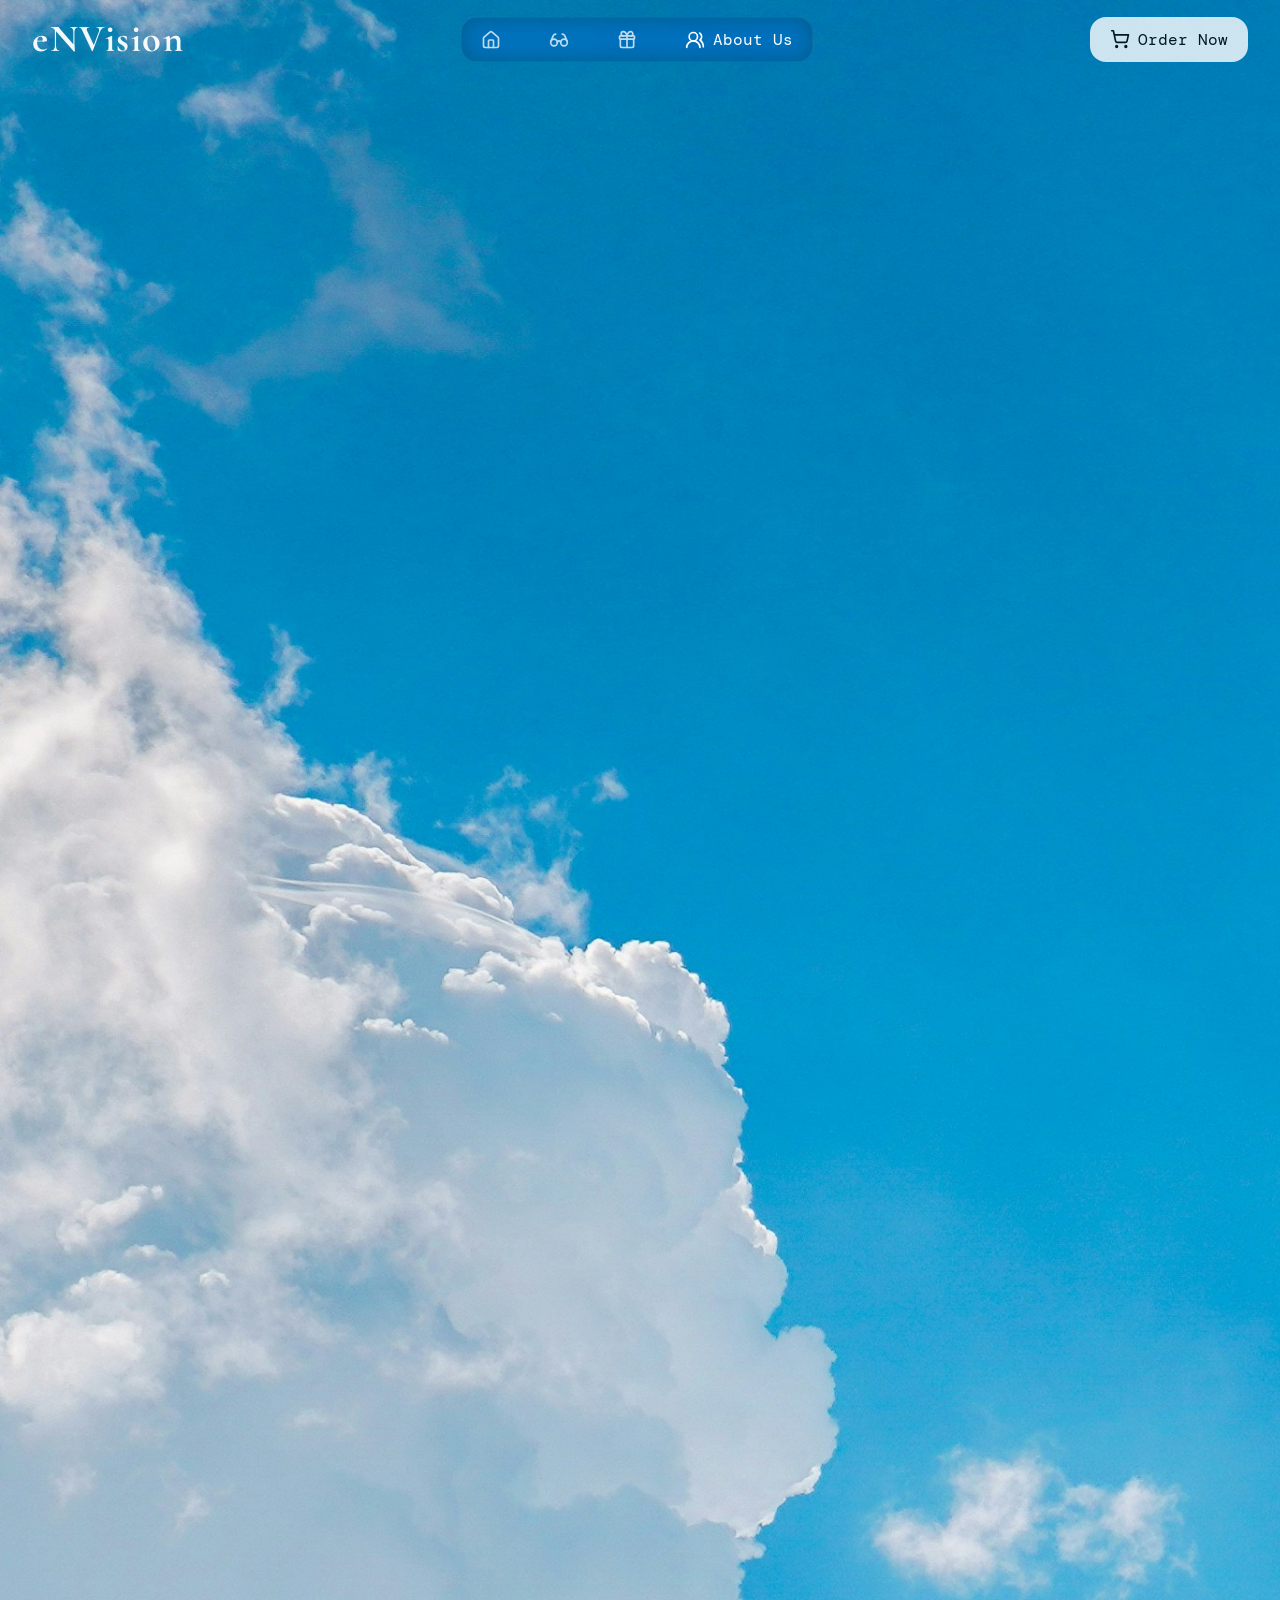
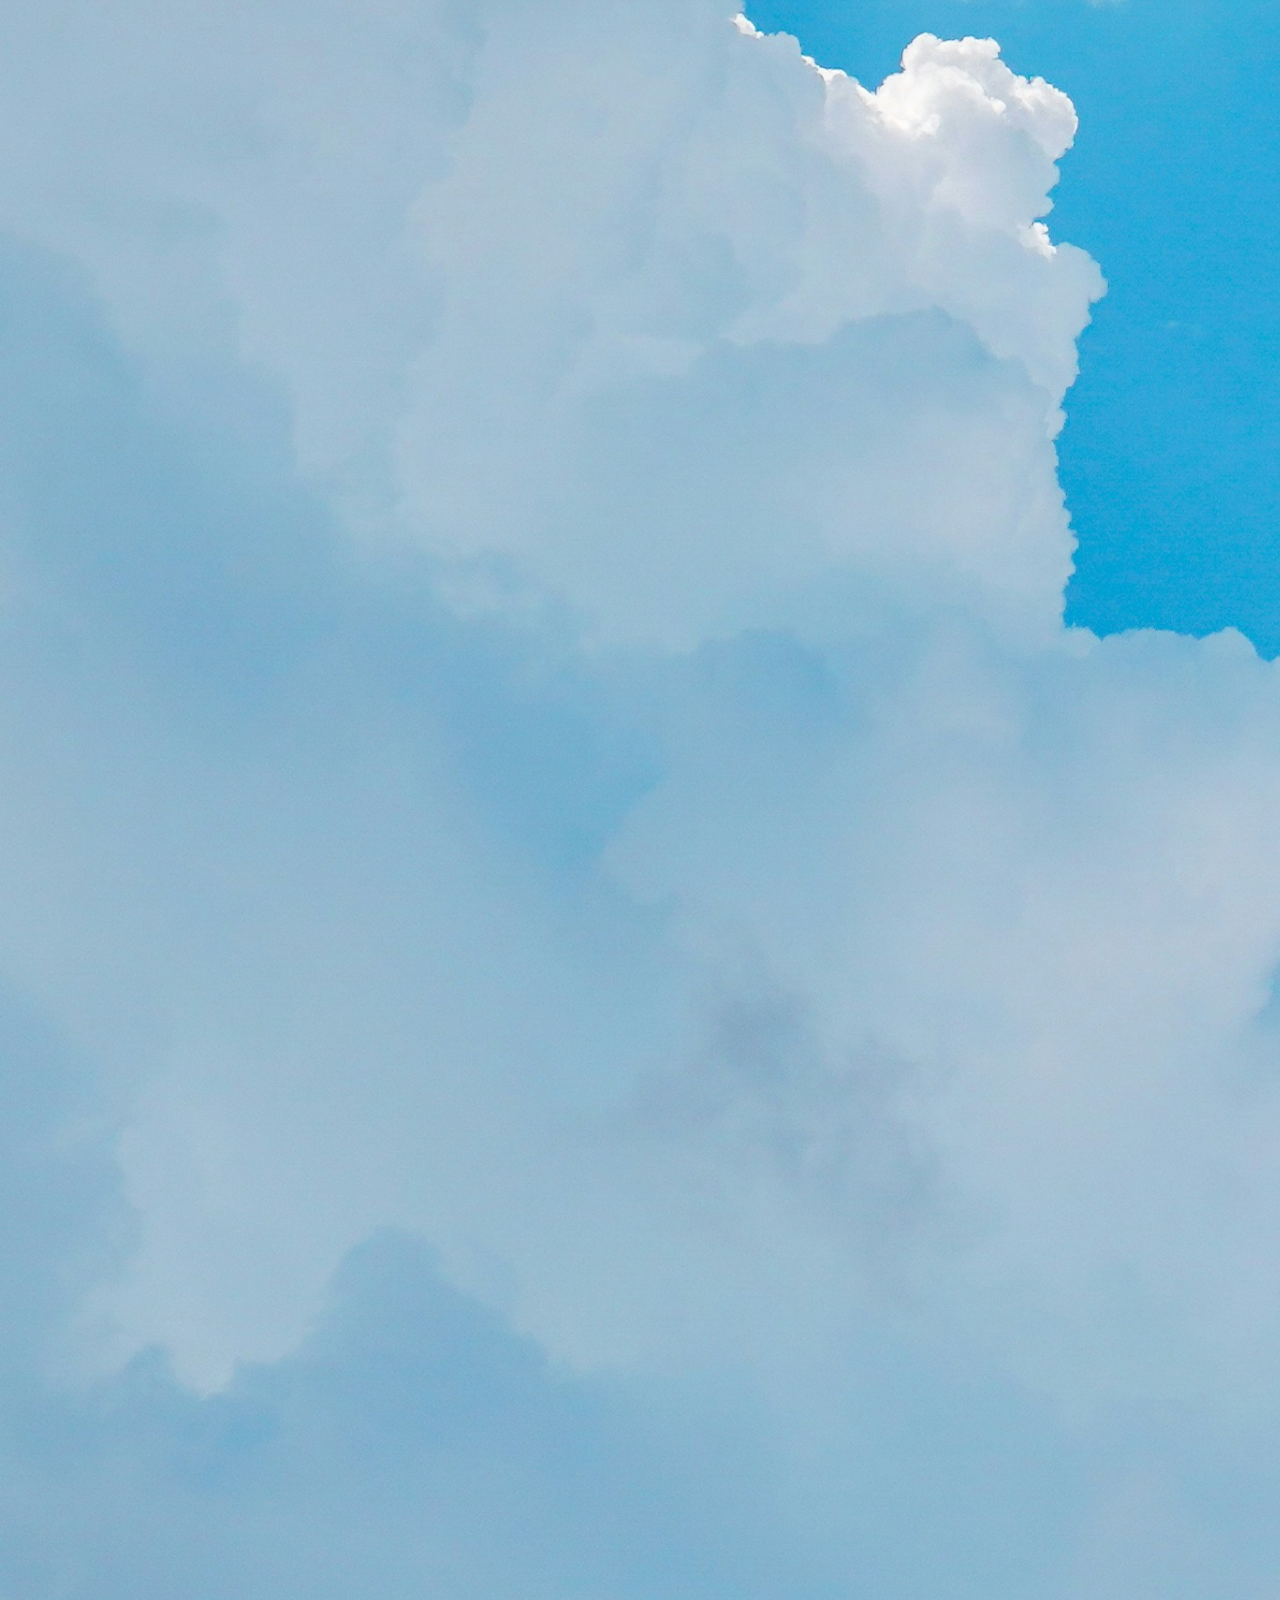
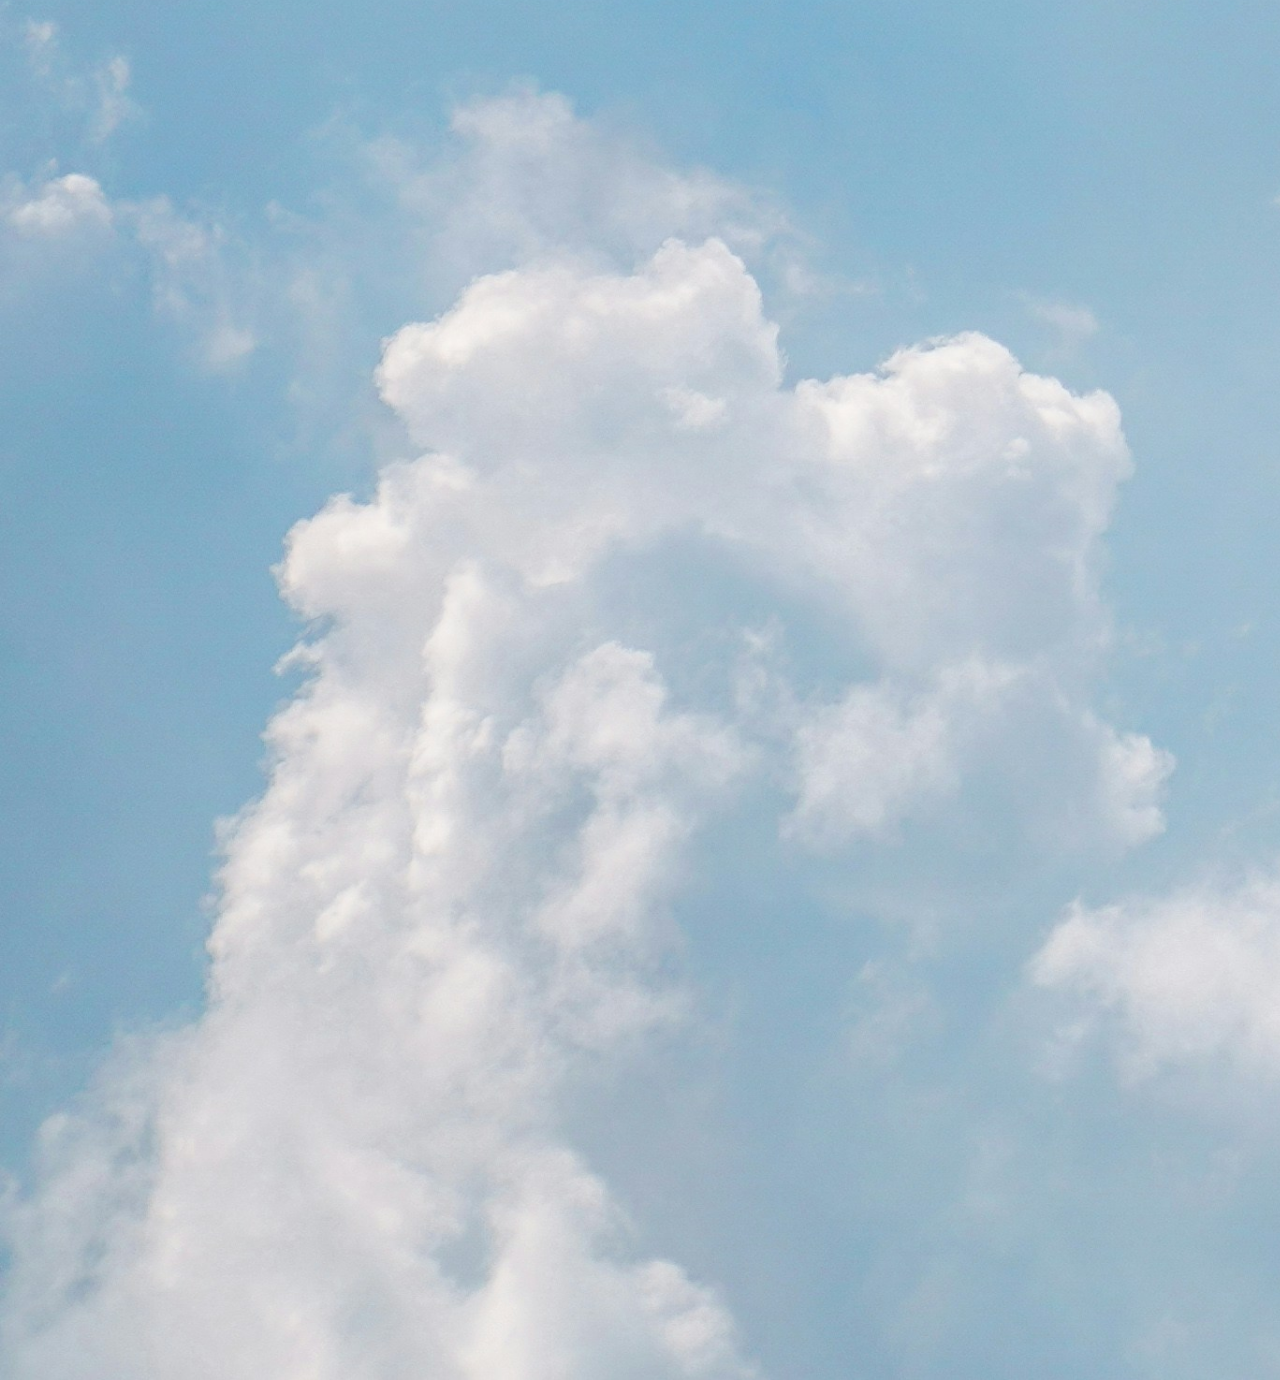
==== pages/about-us.html @ 4a804060 "Finished navbar TODO: implement liquid glass to navbar" ====
<!doctype html>
<html lang="en">
    <head>
        <meta charset="UTF-8" />
        <meta name="viewport" content="width=device-width, initial-scale=1.0" />
        <link rel="preconnect" href="https://fonts.googleapis.com" />
        <link rel="preconnect" href="https://fonts.gstatic.com" crossorigin />
        <link
            href="https://fonts.googleapis.com/css2?family=Cormorant+Garamond:ital,wght@0,300..700;1,300..700&family=DM+Mono:ital,wght@0,300;0,400;0,500;1,300;1,400;1,500&family=Playfair+Display:ital,wght@0,500;1,500&display=swap"
            rel="stylesheet"
        />
        <link rel="stylesheet" href="../css/style.css" />
        <script src="../js/script.js" defer></script>
        <title>eNVision</title>
    </head>
    <body>
        <nav class="nav-bar">
            <div class="brand-logo">eNVision</div>
            <div class="nav-wrapper blur">
                <ul class="nav-links">
                    <li>
                        <a class="nav-item" href="../index.html">
                            <img
                                src="../assets/icons/house.svg"
                                alt="home logo"
                                width="20"
                                height="20"
                            />
                            <span class="nav-label">Home</span>
                        </a>
                    </li>
                    <li>
                        <a class="nav-item" href="products.html">
                            <img
                                src="../assets/icons/glasses.svg"
                                alt="product logo"
                                width="20"
                                height="20"
                            />
                            <span class="nav-label">Products</span>
                        </a>
                    </li>
                    <li>
                        <a class="nav-item" href="rewards.html">
                            <img
                                src="../assets/icons/gift.svg"
                                alt="reward logo"
                                width="20"
                                height="20"
                            />
                            <span class="nav-label">Rewards</span>
                        </a>
                    </li>
                    <li>
                        <a
                            class="nav-item"
                            href="about-us.html"
                            aria-current="page"
                        >
                            <img
                                src="../assets/icons/users-round.svg"
                                alt="about logo"
                                width="20"
                                height="20"
                            />
                            <span class="nav-label">About Us</span>
                        </a>
                    </li>
                </ul>
            </div>
            <a class="nav-cta" href="order.html">
                <img
                    src="../assets/icons/shopping-cart.svg"
                    alt="home logo"
                    width="20"
                    height="20"
                />
                <span class="cta-label">Order Now</span>
            </a>
        </nav>
        <main class="page-scroll"></main>
    </body>
</html>
---- css/style.css ----
html,
body {
    min-height: 100%;
}

body {
    font-family: "DM Mono", monospace;
    font-weight: 400;
    font-style: normal;
    margin: 0;
    overflow-y: auto;
    background-image: url("../assets/images/iccup-xNtwmcRP-gw-unsplash.jpg");
    background-repeat: no-repeat;
    background-attachment: scroll;
    background-size: cover;
}

.page-scroll {
    min-height: 500vh;
    overflow-y: auto;
    padding-top: 5rem;
}

.brand-logo {
    font-family: "Cormorant Garamond";
    font-weight: 700;
    font-size: 2.4rem;
    letter-spacing: 0.04em;
    text-transform: none;
    color: rgba(255, 255, 255, 0.95);
    text-shadow:
        0 2px 12px rgba(255, 255, 255, 0.18),
        0 12px 30px rgba(0, 0, 0, 0.35);
}

.nav-bar {
    position: fixed;
    top: 1rem;
    left: 0;
    right: 0;
    z-index: 1000;
    display: grid;
    align-items: center;
    justify-content: space-between;
    grid-template-columns: auto auto auto;
    padding: 0 2rem 0 2rem;
    color: white;
}

.nav-links {
    list-style-type: none;
    display: flex;
    align-items: center;
    /*gap: 0.25rem;*/
    margin: 0;
    padding: 0;
}

.nav-item,
.nav-cta {
    display: flex;
    align-items: center;
    gap: 0.5rem;
    text-decoration: none;
    color: inherit;
    padding: 0.75rem 1.25rem 0.75rem 1.25rem;
}

.nav-item {
    opacity: 0.75;
}

.nav-label {
    max-width: 0;
    opacity: 0;
    overflow: hidden;
    transform: translateY(2px);
    transition:
        max-width 0.2s ease,
        opacity 0.2s ease,
        transform 0.2s ease;
    white-space: nowrap;
}

.nav-item:hover .nav-label,
.nav-item:focus-visible .nav-label,
.nav-item[aria-current="page"] .nav-label,
.nav-item.is-active .nav-label {
    max-width: 12rem;
    opacity: 1;
    transform: translateY(0);
}

.nav-links img {
    filter: invert(1);
}

.nav-item:hover,
.nav-item:focus-visible,
.nav-item[aria-current="page"],
.nav-item.is-active {
    opacity: 1;
}

.cta-label {
    color: black;
}

.nav-cta {
    background-color: white;
    opacity: 0.8;
    border-radius: 1rem;
    transition:
        transform 0.2s ease,
        box-shadow 0.2s ease,
        opacity 0.2s ease;
}

.nav-cta:hover,
.nav-cta:focus-visible,
.nav-cta[aria-current="page"] {
    /*transform: translateY(px);*/
    opacity: 1;
    box-shadow:
        0 0 0 2px rgba(255, 255, 255, 0.45),
        0 0 18px rgba(255, 255, 255, 0.5),
        0 10px 20px rgba(0, 0, 0, 0.18);
}

.nav-wrapper {
    position: relative;
    border-color: lab(100% 0 0/0.1);
    outline-color: color-mix(in oklab, lab(48.496% 0 0) 50%, transparent);
    width: auto;
    height: auto;
    border-radius: 1rem;
    will-change: backdrop-filter, transform;
    transform: translateZ(0px);
    backface-visibility: hidden;
    perspective: 1000px;
    contain: layout style paint;
    background: rgba(0, 0, 0, 0.25);
    box-shadow: rgba(255, 255, 255, 0.1) 0px 0px 0px 0.5px inset;
}

.nav-effect {
    position: absolute;
    inset: 0;
    filter: url("#glass-distortion");
    overflow: hidden;
}

.blur {
    backdrop-filter: blur(12px) saturate(1.8) brightness(1.1);
    -webkit-backdrop-filter: blur(12px) saturate(1.8) brightness(1.1);
}
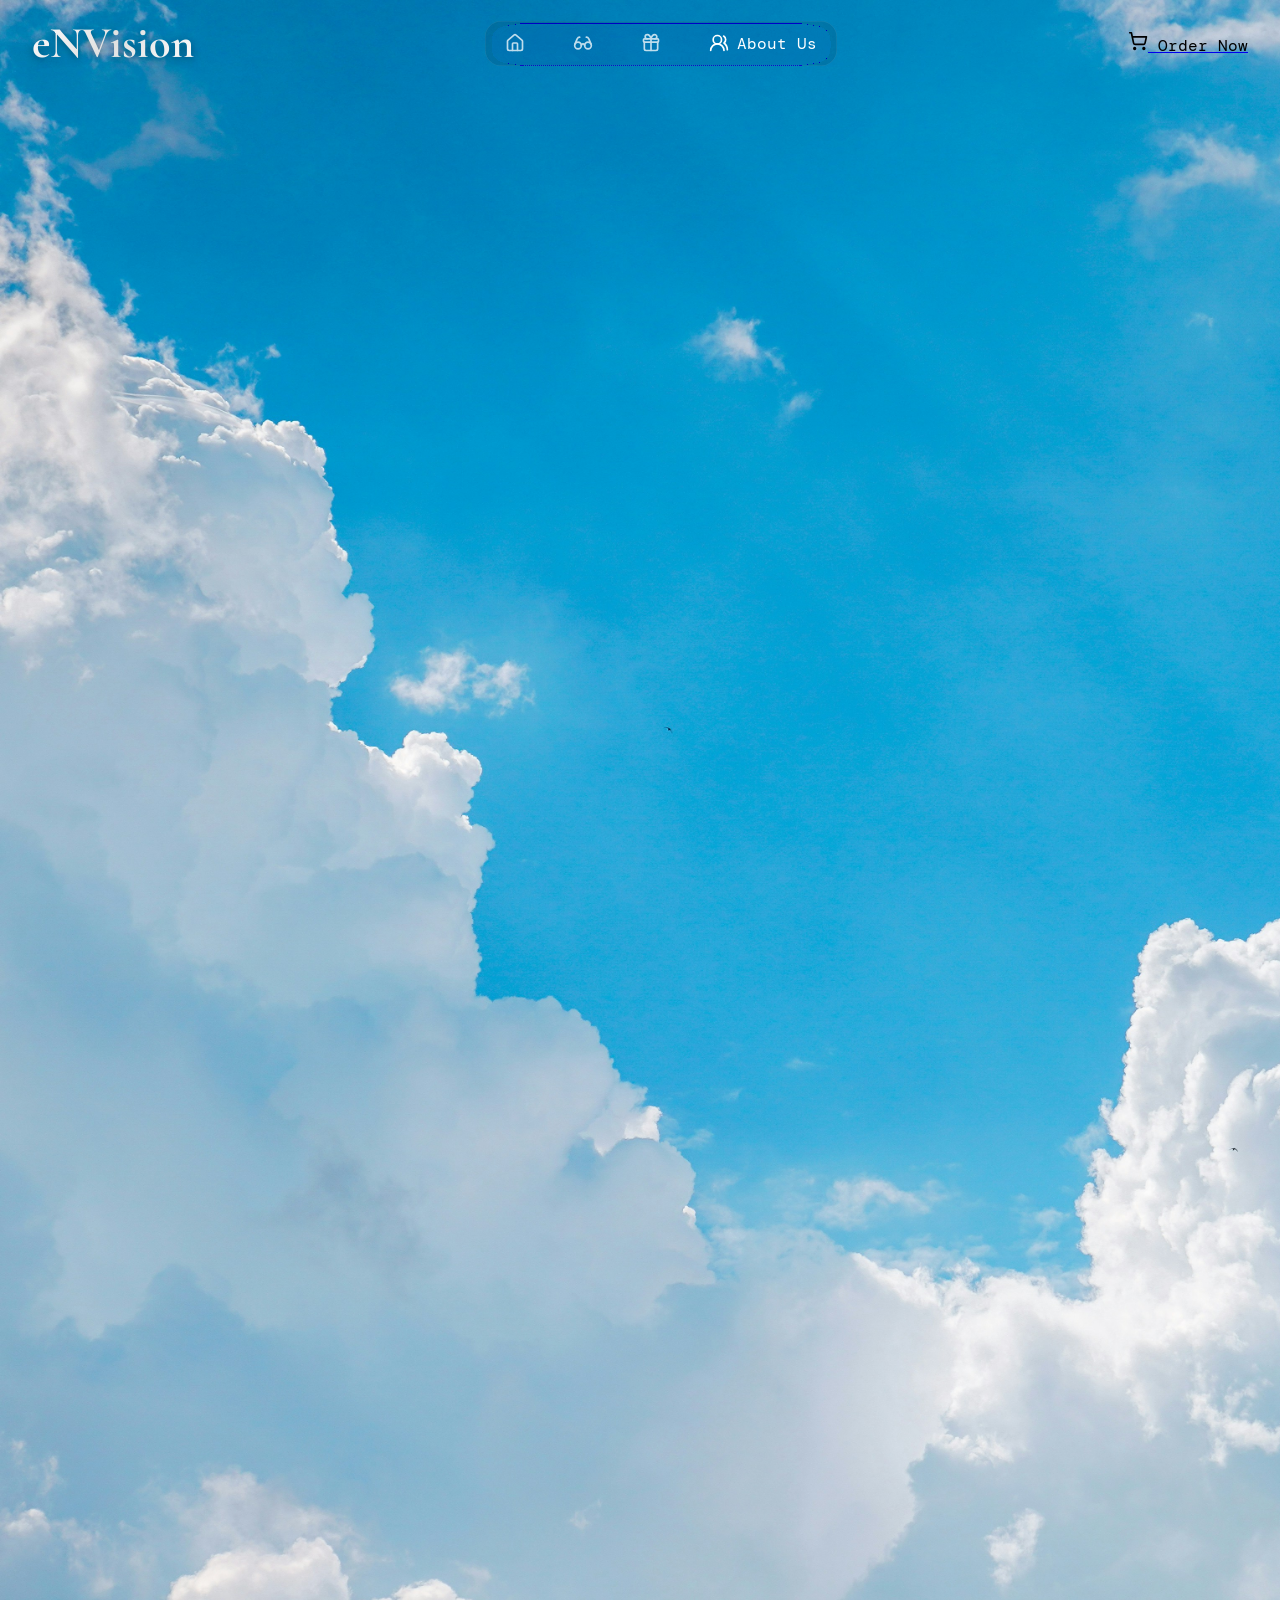
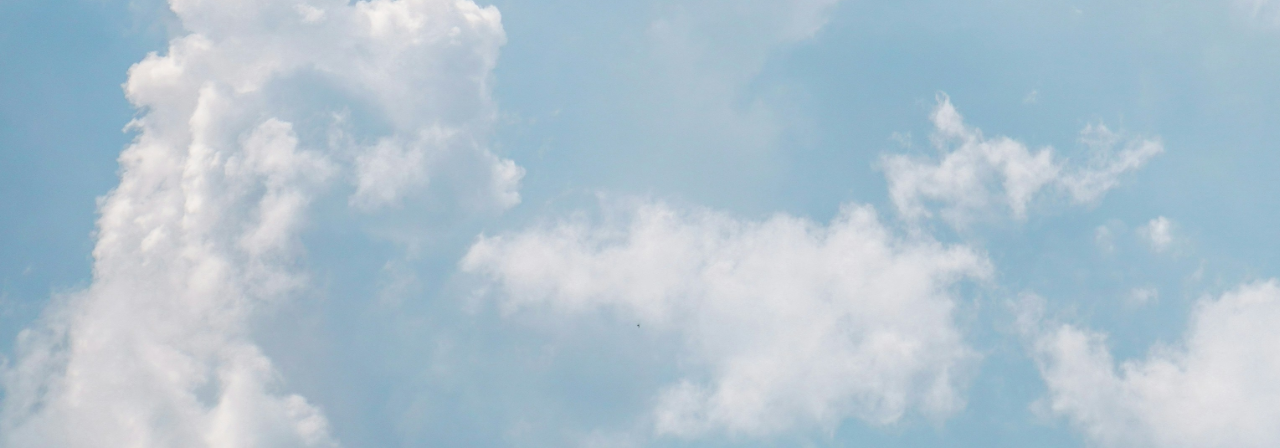
==== commit a1599421: "Implemented liquid glass" ====
--- a/pages/about-us.html
+++ b/pages/about-us.html
@@ -1,83 +1,91 @@
 <!doctype html>
 <html lang="en">
-    <head>
-        <meta charset="UTF-8" />
-        <meta name="viewport" content="width=device-width, initial-scale=1.0" />
-        <link rel="preconnect" href="https://fonts.googleapis.com" />
-        <link rel="preconnect" href="https://fonts.gstatic.com" crossorigin />
-        <link
-            href="https://fonts.googleapis.com/css2?family=Cormorant+Garamond:ital,wght@0,300..700;1,300..700&family=DM+Mono:ital,wght@0,300;0,400;0,500;1,300;1,400;1,500&family=Playfair+Display:ital,wght@0,500;1,500&display=swap"
-            rel="stylesheet"
+  <head>
+    <meta charset="UTF-8" />
+    <meta name="viewport" content="width=device-width, initial-scale=1.0" />
+    <link rel="preconnect" href="https://fonts.googleapis.com" />
+    <link rel="preconnect" href="https://fonts.gstatic.com" crossorigin />
+    <link
+      href="https://fonts.googleapis.com/css2?family=Cormorant+Garamond:ital,wght@0,300..700;1,300..700&family=DM+Mono:ital,wght@0,300;0,400;0,500;1,300;1,400;1,500&family=Playfair+Display:ital,wght@0,500;1,500&display=swap"
+      rel="stylesheet"
+    />
+    <link rel="stylesheet" href="../css/style.css" />
+    <script src="../js/main.js" defer></script>
+    <script src="../js/liquidGlass.js" defer></script>
+    <title>eNVision</title>
+  </head>
+  <body>
+    <div class="bg-image">
+      <img
+        src="../assets/images/iccup-xNtwmcRP-gw-unsplash.jpg"
+        alt=""
+        aria-hidden="true"
+      />
+    </div>
+    <header class="site-header">
+      <div class="brand-logo-container">
+        <span class="brand-logo">eNVision</span>
+      </div>
+      <nav class="nav-container liquid-glass">
+        <div class="nav-content">
+          <ul class="nav-links">
+            <li>
+              <a class="nav-item" href="../index.html">
+                <img
+                  src="../assets/icons/house.svg"
+                  alt="home logo"
+                  width="20"
+                  height="20"
+                />
+                <span class="nav-label">Home</span>
+              </a>
+            </li>
+            <li>
+              <a class="nav-item" href="products.html">
+                <img
+                  src="../assets/icons/glasses.svg"
+                  alt="product logo"
+                  width="20"
+                  height="20"
+                />
+                <span class="nav-label">Products</span>
+              </a>
+            </li>
+            <li>
+              <a class="nav-item" href="rewards.html">
+                <img
+                  src="../assets/icons/gift.svg"
+                  alt="reward logo"
+                  width="20"
+                  height="20"
+                />
+                <span class="nav-label">Rewards</span>
+              </a>
+            </li>
+            <li>
+              <a class="nav-item" href="about-us.html" aria-current="page">
+                <img
+                  src="../assets/icons/users-round.svg"
+                  alt="about logo"
+                  width="20"
+                  height="20"
+                />
+                <span class="nav-label">About Us</span>
+              </a>
+            </li>
+          </ul>
+        </div>
+      </nav>
+      <a class="nav-cta" href="order.html">
+        <img
+          src="../assets/icons/shopping-cart.svg"
+          alt="home logo"
+          width="20"
+          height="20"
         />
-        <link rel="stylesheet" href="../css/style.css" />
-        <script src="../js/script.js" defer></script>
-        <title>eNVision</title>
-    </head>
-    <body>
-        <nav class="nav-bar">
-            <div class="brand-logo">eNVision</div>
-            <div class="nav-wrapper blur">
-                <ul class="nav-links">
-                    <li>
-                        <a class="nav-item" href="../index.html">
-                            <img
-                                src="../assets/icons/house.svg"
-                                alt="home logo"
-                                width="20"
-                                height="20"
-                            />
-                            <span class="nav-label">Home</span>
-                        </a>
-                    </li>
-                    <li>
-                        <a class="nav-item" href="products.html">
-                            <img
-                                src="../assets/icons/glasses.svg"
-                                alt="product logo"
-                                width="20"
-                                height="20"
-                            />
-                            <span class="nav-label">Products</span>
-                        </a>
-                    </li>
-                    <li>
-                        <a class="nav-item" href="rewards.html">
-                            <img
-                                src="../assets/icons/gift.svg"
-                                alt="reward logo"
-                                width="20"
-                                height="20"
-                            />
-                            <span class="nav-label">Rewards</span>
-                        </a>
-                    </li>
-                    <li>
-                        <a
-                            class="nav-item"
-                            href="about-us.html"
-                            aria-current="page"
-                        >
-                            <img
-                                src="../assets/icons/users-round.svg"
-                                alt="about logo"
-                                width="20"
-                                height="20"
-                            />
-                            <span class="nav-label">About Us</span>
-                        </a>
-                    </li>
-                </ul>
-            </div>
-            <a class="nav-cta" href="order.html">
-                <img
-                    src="../assets/icons/shopping-cart.svg"
-                    alt="home logo"
-                    width="20"
-                    height="20"
-                />
-                <span class="cta-label">Order Now</span>
-            </a>
-        </nav>
-        <main class="page-scroll"></main>
-    </body>
+        <span class="cta-label">Order Now</span>
+      </a>
+    </header>
+    <main class="page-scroll"></main>
+  </body>
 </html>
--- a/css/style.css
+++ b/css/style.css
@@ -8,32 +8,43 @@
     font-weight: 400;
     font-style: normal;
     margin: 0;
-    overflow-y: auto;
-    background-image: url("../assets/images/iccup-xNtwmcRP-gw-unsplash.jpg");
-    background-repeat: no-repeat;
-    background-attachment: scroll;
-    background-size: cover;
+    overflow-x: hidden;
 }
 
-.page-scroll {
-    min-height: 500vh;
-    overflow-y: auto;
-    padding-top: 5rem;
+.bg-image {
+    position: absolute;
+    top: 0;
+    left: 0;
+    width: 100%;
+    z-index: -999;
+}
+
+.bg-image img {
+    width: 120%;
+    height: auto;
+    display: block;
+}
+
+.brand-logo-container {
+    display: flex;
+    align-items: center;
 }
 
 .brand-logo {
-    font-family: "Cormorant Garamond";
+    font-family: "Cormorant Garamond", serif;
+    font-size: 2.75rem;
     font-weight: 700;
-    font-size: 2.4rem;
-    letter-spacing: 0.04em;
-    text-transform: none;
-    color: rgba(255, 255, 255, 0.95);
-    text-shadow:
-        0 2px 12px rgba(255, 255, 255, 0.18),
-        0 12px 30px rgba(0, 0, 0, 0.35);
+
+    /* Create a subtle silver/white gradient */
+    background: linear-gradient(135deg, #ffffff 0%, #e0e0e0 50%, #ffffff 100%);
+    -webkit-background-clip: text;
+    -webkit-text-fill-color: transparent;
+
+    /* Add a tight, bright shadow to simulate an etched bevel */
+    filter: drop-shadow(0px 2px 4px rgba(0, 0, 0, 0.4));
 }
 
-.nav-bar {
+.site-header {
     position: fixed;
     top: 1rem;
     left: 0;
@@ -43,8 +54,7 @@
     align-items: center;
     justify-content: space-between;
     grid-template-columns: auto auto auto;
-    padding: 0 2rem 0 2rem;
-    color: white;
+    padding: 0 2rem;
 }
 
 .nav-links {
@@ -57,13 +67,13 @@
 }
 
 .nav-item,
-.nav-cta {
+.cta {
     display: flex;
     align-items: center;
     gap: 0.5rem;
     text-decoration: none;
     color: inherit;
-    padding: 0.75rem 1.25rem 0.75rem 1.25rem;
+    padding: 0.75rem 1.25rem;
 }
 
 .nav-item {
@@ -80,6 +90,7 @@
         opacity 0.2s ease,
         transform 0.2s ease;
     white-space: nowrap;
+    color: white;
 }
 
 .nav-item:hover .nav-label,
@@ -106,7 +117,7 @@
     color: black;
 }
 
-.nav-cta {
+.cta {
     background-color: white;
     opacity: 0.8;
     border-radius: 1rem;
@@ -116,9 +127,9 @@
         opacity 0.2s ease;
 }
 
-.nav-cta:hover,
-.nav-cta:focus-visible,
-.nav-cta[aria-current="page"] {
+.cta:hover,
+.cta:focus-visible,
+.cta[aria-current="page"] {
     /*transform: translateY(px);*/
     opacity: 1;
     box-shadow:
@@ -127,30 +138,31 @@
         0 10px 20px rgba(0, 0, 0, 0.18);
 }
 
-.nav-wrapper {
+.nav-container {
     position: relative;
+    width: auto;
+    height: auto;
+
     border-color: lab(100% 0 0/0.1);
     outline-color: color-mix(in oklab, lab(48.496% 0 0) 50%, transparent);
-    width: auto;
-    height: auto;
+    background: rgba(0, 0, 0, 0.1);
+    box-shadow: rgba(255, 255, 255, 0.1) 0px 0px 0px 0.5px inset;
+
     border-radius: 1rem;
-    will-change: backdrop-filter, transform;
-    transform: translateZ(0px);
-    backface-visibility: hidden;
-    perspective: 1000px;
-    contain: layout style paint;
-    background: rgba(0, 0, 0, 0.25);
-    box-shadow: rgba(255, 255, 255, 0.1) 0px 0px 0px 0.5px inset;
 }
 
-.nav-effect {
-    position: absolute;
-    inset: 0;
-    filter: url("#glass-distortion");
-    overflow: hidden;
+.nav-content {
+    position: relative;
+    z-index: 3;
 }
 
-.blur {
-    backdrop-filter: blur(12px) saturate(1.8) brightness(1.1);
-    -webkit-backdrop-filter: blur(12px) saturate(1.8) brightness(1.1);
+.liquid-glass {
+    position: relative;
+
+    /* blur fallback buat firefox */
+    backdrop-filter: blur(16px);
+    -webkit-backdrop-filter: blur(16px);
+
+    overflow: hidden;
+    transform: translateZ(0px);
 }
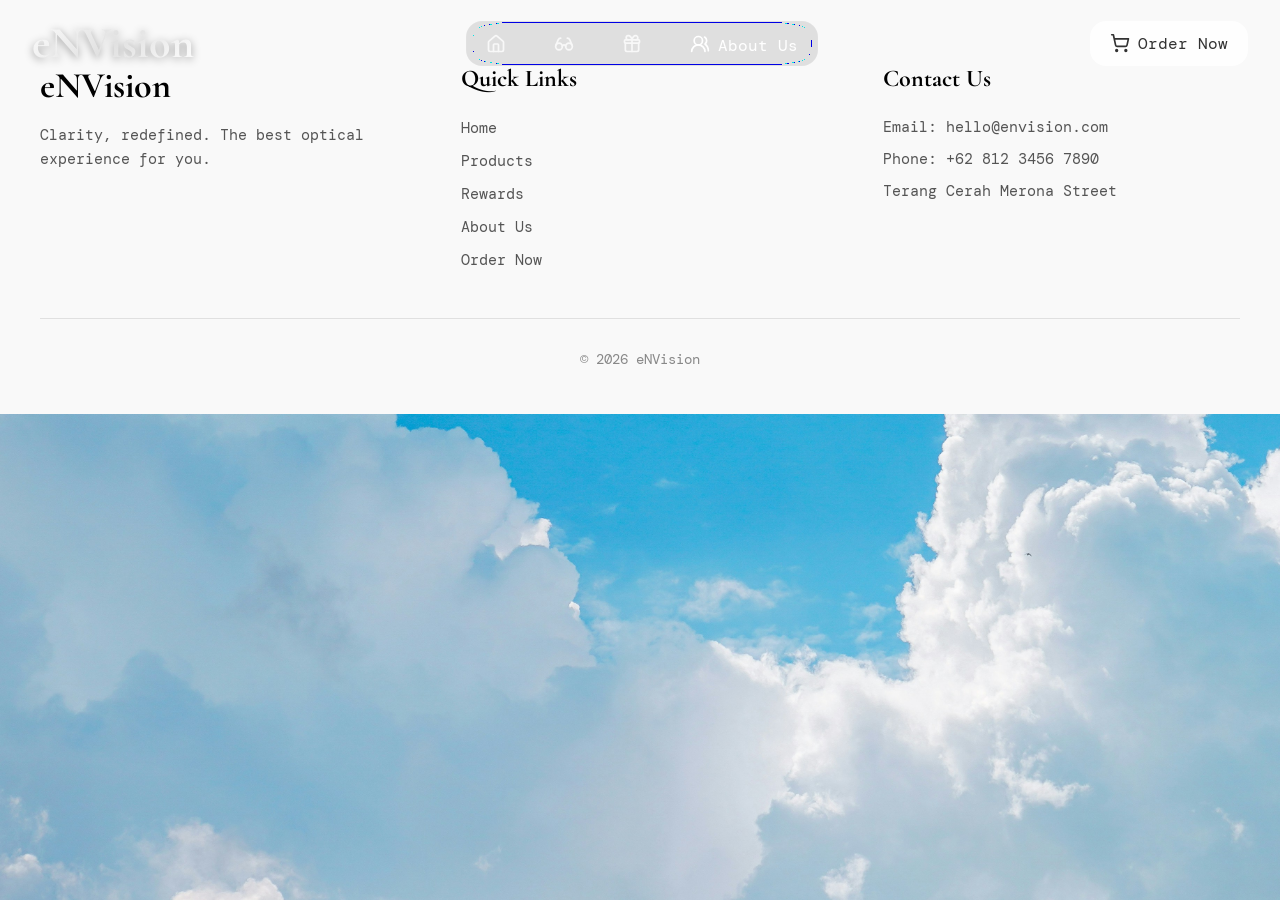
==== commit 9183e152: "Finished Product Page also seperated liquid glass and blur's styling" ====
--- a/pages/about-us.html
+++ b/pages/about-us.html
@@ -1,91 +1,119 @@
 <!doctype html>
 <html lang="en">
-  <head>
-    <meta charset="UTF-8" />
-    <meta name="viewport" content="width=device-width, initial-scale=1.0" />
-    <link rel="preconnect" href="https://fonts.googleapis.com" />
-    <link rel="preconnect" href="https://fonts.gstatic.com" crossorigin />
-    <link
-      href="https://fonts.googleapis.com/css2?family=Cormorant+Garamond:ital,wght@0,300..700;1,300..700&family=DM+Mono:ital,wght@0,300;0,400;0,500;1,300;1,400;1,500&family=Playfair+Display:ital,wght@0,500;1,500&display=swap"
-      rel="stylesheet"
-    />
-    <link rel="stylesheet" href="../css/style.css" />
-    <script src="../js/main.js" defer></script>
-    <script src="../js/liquidGlass.js" defer></script>
-    <title>eNVision</title>
-  </head>
-  <body>
-    <div class="bg-image">
-      <img
-        src="../assets/images/iccup-xNtwmcRP-gw-unsplash.jpg"
-        alt=""
-        aria-hidden="true"
-      />
-    </div>
-    <header class="site-header">
-      <div class="brand-logo-container">
-        <span class="brand-logo">eNVision</span>
-      </div>
-      <nav class="nav-container liquid-glass">
-        <div class="nav-content">
-          <ul class="nav-links">
-            <li>
-              <a class="nav-item" href="../index.html">
-                <img
-                  src="../assets/icons/house.svg"
-                  alt="home logo"
-                  width="20"
-                  height="20"
-                />
-                <span class="nav-label">Home</span>
-              </a>
-            </li>
-            <li>
-              <a class="nav-item" href="products.html">
-                <img
-                  src="../assets/icons/glasses.svg"
-                  alt="product logo"
-                  width="20"
-                  height="20"
-                />
-                <span class="nav-label">Products</span>
-              </a>
-            </li>
-            <li>
-              <a class="nav-item" href="rewards.html">
-                <img
-                  src="../assets/icons/gift.svg"
-                  alt="reward logo"
-                  width="20"
-                  height="20"
-                />
-                <span class="nav-label">Rewards</span>
-              </a>
-            </li>
-            <li>
-              <a class="nav-item" href="about-us.html" aria-current="page">
-                <img
-                  src="../assets/icons/users-round.svg"
-                  alt="about logo"
-                  width="20"
-                  height="20"
-                />
-                <span class="nav-label">About Us</span>
-              </a>
-            </li>
-          </ul>
-        </div>
-      </nav>
-      <a class="nav-cta" href="order.html">
-        <img
-          src="../assets/icons/shopping-cart.svg"
-          alt="home logo"
-          width="20"
-          height="20"
+    <head>
+        <meta charset="UTF-8" />
+        <meta name="viewport" content="width=device-width, initial-scale=1.0" />
+        <link rel="preconnect" href="https://fonts.googleapis.com" />
+        <link rel="preconnect" href="https://fonts.gstatic.com" crossorigin />
+        <link
+            href="https://fonts.googleapis.com/css2?family=Cormorant+Garamond:ital,wght@0,300..700;1,300..700&family=DM+Mono:ital,wght@0,300;0,400;0,500;1,300;1,400;1,500&family=Playfair+Display:ital,wght@0,500;1,500&display=swap"
+            rel="stylesheet"
         />
-        <span class="cta-label">Order Now</span>
-      </a>
-    </header>
-    <main class="page-scroll"></main>
-  </body>
-</html>
+        <link rel="stylesheet" href="../css/style.css" />
+        <script src="../js/main.js" defer></script>
+        <script src="../js/liquidGlass.js" defer></script>
+        <title>eNVision - About Us</title>
+    </head>
+    <body>
+        <header class="site-header">
+            <div class="brand-logo-container">
+                <span class="brand-logo">eNVision</span>
+            </div>
+            <nav class="nav-container liquid-glass">
+                <div class="nav-content">
+                    <ul class="nav-links">
+                        <li>
+                            <a class="nav-item" href="../index.html">
+                                <img
+                                    src="../assets/icons/house.svg"
+                                    alt="home logo"
+                                    width="20"
+                                    height="20"
+                                />
+                                <span class="nav-label">Home</span>
+                            </a>
+                        </li>
+                        <li>
+                            <a class="nav-item" href="products.html">
+                                <img
+                                    src="../assets/icons/glasses.svg"
+                                    alt="product logo"
+                                    width="20"
+                                    height="20"
+                                />
+                                <span class="nav-label">Products</span>
+                            </a>
+                        </li>
+                        <li>
+                            <a class="nav-item" href="rewards.html">
+                                <img
+                                    src="../assets/icons/gift.svg"
+                                    alt="reward logo"
+                                    width="20"
+                                    height="20"
+                                />
+                                <span class="nav-label">Rewards</span>
+                            </a>
+                        </li>
+                        <li>
+                            <a class="nav-item" href="about-us.html" aria-current="page">
+                                <img
+                                    src="../assets/icons/users-round.svg"
+                                    alt="about logo"
+                                    width="20"
+                                    height="20"
+                                />
+                                <span class="nav-label">About Us</span>
+                            </a>
+                        </li>
+                    </ul>
+                </div>
+            </nav>
+            <div class="cta-container">
+                <a class="cta" href="order.html">
+                    <img
+                        src="../assets/icons/shopping-cart.svg"
+                        alt="home logo"
+                        width="20"
+                        height="20"
+                    />
+                    <span class="cta-label">Order Now</span>
+                </a>
+            </div>
+        </header>
+
+        <main class="site-content">
+            <div class="bg-image"></div>
+        </main>
+
+        <footer class="site-footer">
+            <div class="footer-content">
+                <div class="footer-brand">
+                    <span class="footer-logo">eNVision</span>
+                    <p>
+                        Clarity, redefined. The best optical experience for you.
+                    </p>
+                </div>
+                <div class="footer-links">
+                    <h4>Quick Links</h4>
+                    <ul>
+                        <li><a href="../index.html">Home</a></li>
+                        <li><a href="products.html">Products</a></li>
+                        <li><a href="rewards.html">Rewards</a></li>
+                        <li><a href="about-us.html">About Us</a></li>
+                        <li><a href="order.html">Order Now</a></li>
+                    </ul>
+                </div>
+                <div class="footer-contact">
+                    <h4>Contact Us</h4>
+                    <p>Email: hello@envision.com</p>
+                    <p>Phone: +62 812 3456 7890</p>
+                    <p>Terang Cerah Merona Street</p>
+                </div>
+            </div>
+            <div class="footer-bottom">
+                <p>&copy; 2026 eNVision</p>
+            </div>
+        </footer>
+    </body>
+</html>
--- a/css/style.css
+++ b/css/style.css
@@ -15,14 +15,13 @@
     position: absolute;
     top: 0;
     left: 0;
+    background-image: url("../assets/images/bg-image.jpg");
+    background-position: center;
+    background-size: cover;
     width: 100%;
+    height: 100%;
+    overflow: hidden;
     z-index: -999;
-}
-
-.bg-image img {
-    width: 120%;
-    height: auto;
-    display: block;
 }
 
 .brand-logo-container {
@@ -35,12 +34,9 @@
     font-size: 2.75rem;
     font-weight: 700;
 
-    /* Create a subtle silver/white gradient */
     background: linear-gradient(135deg, #ffffff 0%, #e0e0e0 50%, #ffffff 100%);
     -webkit-background-clip: text;
     -webkit-text-fill-color: transparent;
-
-    /* Add a tight, bright shadow to simulate an etched bevel */
     filter: drop-shadow(0px 2px 4px rgba(0, 0, 0, 0.4));
 }
 
@@ -99,7 +95,7 @@
 .nav-item.is-active .nav-label {
     max-width: 12rem;
     opacity: 1;
-    transform: translateY(0);
+    /*transform: translateY(0);*/
 }
 
 .nav-links img {
@@ -156,13 +152,559 @@
     z-index: 3;
 }
 
-.liquid-glass {
-    position: relative;
-
-    /* blur fallback buat firefox */
+.blur {
+    position: relative;
+
+    /* firefox y u no support svg backdrop laa */
     backdrop-filter: blur(16px);
     -webkit-backdrop-filter: blur(16px);
 
     overflow: hidden;
-    transform: translateZ(0px);
-}
+}
+
+.liquid-glass {
+    position: relative;
+
+    overflow: hidden;
+    transform: translate3d(0, 0, 0);
+    will-change: transform, backdrop-filter;
+    backface-visibility: hidden;
+}
+
+.hero-section {
+    position: relative;
+    width: 100%;
+    min-height: 100vh;
+    display: flex;
+    align-items: center;
+    justify-content: center;
+    text-align: center;
+    padding: 0;
+}
+
+.hero-content {
+    max-width: 800px;
+    z-index: 10;
+    animation: fadeIn 1s ease-out forwards;
+}
+
+@keyframes fadeIn {
+    from {
+        opacity: 0;
+        transform: translateY(20px);
+    }
+    to {
+        opacity: 1;
+        transform: translateY(0);
+    }
+}
+
+.hero-title {
+    font-family: "Playfair Display";
+    font-size: 5.5rem;
+    line-height: 1.1;
+    margin: 0 0 1.5rem 0;
+    font-weight: 100;
+    color: white;
+    text-shadow: 0 4px 20px rgba(0, 0, 0, 0.4);
+}
+
+.hero-subtitle {
+    font-size: 1.5rem;
+    line-height: 1.6;
+    color: rgba(255, 255, 255, 0.9);
+    margin: 0 0 2.5rem 0;
+    font-weight: 300;
+    text-shadow: 0 2px 10px rgba(0, 0, 0, 0.5);
+}
+
+.hero-btn {
+    display: inline-block;
+    background: white;
+    color: black;
+    text-decoration: none;
+    padding: 1rem 2.5rem;
+    border-radius: 1rem;
+    font-weight: 500;
+    font-size: 1rem;
+    opacity: 0.9;
+    text-transform: uppercase;
+    letter-spacing: 0.1em;
+    transition:
+        transform 0.3s ease,
+        box-shadow 0.3s ease,
+        opacity 0.3s ease;
+}
+
+.hero-btn:hover {
+    opacity: 1;
+    box-shadow:
+        0 0 0 2px rgba(255, 255, 255, 0.45),
+        0 0 18px rgba(255, 255, 255, 0.5),
+        0 10px 20px rgba(0, 0, 0, 0.18);
+}
+
+.latest-product-section {
+    background-color: #0a0a0a;
+    color: white;
+    padding: 6rem 2rem;
+    position: relative;
+    z-index: 2;
+}
+
+.section-container {
+    max-width: 1200px;
+    margin: 0 auto;
+}
+
+.section-header {
+    text-align: center;
+    margin-bottom: 4rem;
+}
+
+.section-header h2 {
+    font-family: "Cormorant Garamond", serif;
+    font-size: 3rem;
+    margin: 0 0 1rem 0;
+}
+
+.section-header p {
+    color: #a0a0a0;
+    font-size: 1.1rem;
+    margin: 0;
+}
+
+.featured-product {
+    display: grid;
+    grid-template-columns: 1fr 1fr;
+    gap: 0;
+    border-radius: 1.5rem;
+    overflow: hidden;
+    background: rgba(255, 255, 255, 0.03);
+    border: 1px solid rgba(255, 255, 255, 0.1);
+    position: relative;
+}
+
+.featured-product .badge {
+    position: absolute;
+    top: 2rem;
+    left: 2rem;
+    background: rgba(255, 255, 255, 01);
+    color: black;
+    padding: 0.5rem 1.25rem;
+    border-radius: 2rem;
+    font-size: 0.85rem;
+    font-weight: 600;
+    letter-spacing: 0.05em;
+    text-transform: uppercase;
+    z-index: 5;
+}
+
+.featured-product-img {
+    width: 100%;
+    height: 100%;
+    min-height: 400px;
+    object-fit: cover;
+}
+
+.featured-product-info {
+    padding: 4rem;
+    display: flex;
+    flex-direction: column;
+    justify-content: center;
+    align-items: flex-start;
+}
+
+.featured-product-title {
+    font-family: "Playfair Display", serif;
+    font-size: 3rem;
+    font-weight: 300;
+    margin: 0;
+    padding: 0;
+}
+
+.featured-product-subtitle {
+    font-family: "DM Mono", mono;
+    color: rgba(255, 255, 255, 0.6);
+    font-size: 1.5rem;
+    font-weight: 400;
+    text-transform: uppercase;
+    margin: 0;
+    padding: 0;
+}
+
+.featured-product-description {
+    color: rgba(255, 255, 255, 0.8);
+    font-size: 1rem;
+    line-height: 1.7;
+    margin: 1.5rem 0;
+}
+
+.shop-btn {
+    font-family: "DM Mono";
+    display: inline-block;
+    background: transparent;
+    color: white;
+    text-decoration: none;
+    padding: 0.85rem 2rem;
+    border-radius: 1rem;
+    font-weight: 500;
+    border: 1px solid white;
+    transition:
+        background 0.3s ease,
+        color 0.3s ease;
+}
+
+.shop-btn:hover {
+    background: white;
+    color: black;
+}
+
+@media (max-width: 900px) {
+    .hero-title {
+        font-size: 4rem;
+    }
+
+    .featured-product {
+        grid-template-columns: 1fr;
+    }
+
+    .featured-product-img {
+        height: 300px;
+        min-height: auto;
+    }
+
+    .featured-product-info {
+        padding: 2.5rem;
+    }
+}
+
+.site-footer {
+    background-color: #f9f9f9;
+    color: #1a1a1a;
+    padding: 4rem 2rem 2rem;
+    font-family: "DM Mono", monospace;
+}
+
+.footer-content {
+    max-width: 1200px;
+    margin: 0 auto;
+    display: grid;
+    grid-template-columns: 1fr 1fr 1fr;
+    gap: 4rem;
+    border-bottom: 1px solid rgba(0, 0, 0, 0.1);
+    padding-bottom: 3rem;
+    margin-bottom: 2rem;
+}
+
+.footer-logo {
+    font-family: "Cormorant Garamond", serif;
+    font-size: 2.25rem;
+    font-weight: 700;
+    color: #000;
+    margin-bottom: 1rem;
+    display: inline-block;
+}
+
+.footer-brand p {
+    color: #555;
+    line-height: 1.6;
+    margin: 0;
+    font-size: 0.95rem;
+}
+
+.footer-links h4,
+.footer-contact h4 {
+    font-family: "Cormorant Garamond", serif;
+    font-size: 1.5rem;
+    margin: 0 0 1.5rem 0;
+    color: #000;
+}
+
+.footer-links ul {
+    list-style: none;
+    padding: 0;
+    margin: 0;
+    display: flex;
+    flex-direction: column;
+    gap: 0.75rem;
+}
+
+.footer-links a {
+    color: #555;
+    text-decoration: none;
+    transition: color 0.2s ease;
+    font-size: 0.95rem;
+}
+
+.footer-links a:hover {
+    color: #000;
+}
+
+.footer-contact p {
+    color: #555;
+    margin: 0 0 0.75rem 0;
+    font-size: 0.95rem;
+}
+
+.footer-bottom {
+    text-align: center;
+    color: #888;
+    font-size: 0.85rem;
+}
+
+@media (max-width: 768px) {
+    .footer-content {
+        grid-template-columns: 1fr;
+        gap: 2.5rem;
+    }
+}
+
+/* Products Page */
+.products-main {
+    position: relative;
+    padding: 8rem 0;
+    min-height: 100vh;
+}
+
+.products-container {
+    max-width: 1200px;
+    margin: 0 auto;
+    padding: 0 2rem;
+}
+
+.products-header {
+    text-align: center;
+    margin-bottom: 4rem;
+}
+
+.products-header h2 {
+    font-family: "Cormorant Garamond", serif;
+    font-size: 3rem;
+    color: white;
+    text-shadow: 0 2px 10px rgba(0, 0, 0, 0.5);
+    margin: 0 0 1rem 0;
+}
+
+.products-header p {
+    color: rgba(255, 255, 255, 0.9);
+    font-size: 1.2rem;
+    margin: 0;
+}
+
+.products-grid {
+    display: grid;
+    grid-template-columns: repeat(auto-fill, minmax(300px, 1fr));
+    gap: 2rem;
+}
+
+.product-card {
+    border-radius: 1.5rem;
+    color: white;
+    display: flex;
+    flex-direction: column;
+    background: rgba(255, 255, 255, 0.2);
+    border: 1px solid rgba(255, 255, 255, 0.1);
+    box-shadow: rgba(255, 255, 255, 0.05) 0px 0px 0px 0.5px inset;
+    overflow: hidden;
+    transition:
+        transform 0.3s ease,
+        box-shadow 0.3s ease,
+        border 0.3s ease;
+}
+
+.product-card:hover {
+    transform: translateY(-5px);
+    box-shadow:
+        0 15px 30px rgba(0, 0, 0, 0.2),
+        rgba(255, 255, 255, 0.1) 0px 0px 0px 0.5px inset;
+    border: 1px solid rgba(255, 255, 255, 0.2);
+}
+
+.product-image-container {
+    width: 100%;
+    height: 220px;
+    overflow: hidden;
+}
+
+.product-image {
+    width: 100%;
+    height: 100%;
+    object-fit: cover;
+    transition: transform 0.5s ease;
+}
+
+.product-card:hover .product-image {
+    transform: scale(1.05);
+}
+
+.product-info {
+    flex-grow: 1;
+    display: flex;
+    flex-direction: column;
+    padding: 1.5rem;
+}
+
+.product-subtitle {
+    font-family: "DM Mono", mono;
+    color: rgba(255, 255, 255, 0.6);
+    font-size: 0.9rem;
+    font-weight: 400;
+    text-transform: uppercase;
+    margin: 0 0 1.5rem 0;
+    padding: 0;
+    letter-spacing: 0.05em;
+}
+
+.product-title {
+    font-family: "Playfair Display", serif;
+    font-size: 1.8rem;
+    margin: 0 0 0.5rem 0;
+}
+
+.product-price-row {
+    display: flex;
+    justify-content: space-between;
+    align-items: center;
+    margin-bottom: 1rem;
+}
+
+.product-price {
+    font-size: 1.25rem;
+    font-weight: bold;
+}
+
+/* Modal Styles */
+.modal-backdrop {
+    position: fixed;
+    top: 0;
+    left: 0;
+    width: 100vw;
+    height: 100vh;
+    background: rgba(0, 0, 0, 0.3);
+    backdrop-filter: blur(8px);
+    -webkit-backdrop-filter: blur(8px);
+    z-index: 2000;
+    display: flex;
+    justify-content: center;
+    align-items: center;
+    opacity: 0;
+    visibility: hidden;
+    transition:
+        opacity 0.3s ease,
+        visibility 0.3s ease;
+}
+
+.modal-backdrop.is-open {
+    opacity: 1;
+    visibility: visible;
+}
+
+.product-modal {
+    background: rgba(255, 255, 255, 0.1);
+    border: 1px solid rgba(255, 255, 255, 0.1);
+    box-shadow:
+        0 25px 50px rgba(0, 0, 0, 0.3),
+        rgba(255, 255, 255, 0.05) 0px 0px 0px 0.5px inset;
+    border-radius: 1.5rem;
+    width: 90%;
+    max-width: 900px;
+    max-height: 90vh;
+    overflow-y: auto;
+    color: white;
+    display: grid;
+    grid-template-columns: 1fr 1fr;
+    position: relative;
+    transform: translateY(20px);
+    transition: transform 0.3s ease;
+}
+
+.modal-backdrop.is-open .product-modal {
+    transform: translateY(0);
+}
+
+.modal-close {
+    position: absolute;
+    top: 1.5rem;
+    right: 1.5rem;
+    background: rgba(255, 255, 255, 0.1);
+    border: none;
+    color: white;
+    width: 40px;
+    height: 40px;
+    border-radius: 50%;
+    display: flex;
+    justify-content: center;
+    align-items: center;
+    cursor: pointer;
+    font-size: 1.2rem;
+    transition: background 0.2s ease;
+    z-index: 10;
+}
+
+.modal-close:hover {
+    background: rgba(255, 255, 255, 0.2);
+}
+
+.modal-image-container {
+    width: 100%;
+    height: 100%;
+    min-height: 300px;
+}
+
+.modal-image-container img {
+    width: 100%;
+    height: 100%;
+    object-fit: cover;
+}
+
+.modal-details {
+    padding: 3rem;
+    display: flex;
+    flex-direction: column;
+    justify-content: center;
+}
+
+.modal-title {
+    font-family: "Playfair Display", serif;
+    font-size: 2.5rem;
+    margin: 0 0 0.5rem 0;
+}
+
+.modal-subtitle {
+    font-family: "DM Mono", mono;
+    color: rgba(255, 255, 255, 0.6);
+    font-size: 1rem;
+    text-transform: uppercase;
+    margin: 0 0 2rem 0;
+    letter-spacing: 0.05em;
+}
+
+.modal-desc {
+    font-size: 1rem;
+    line-height: 1.7;
+    color: rgba(255, 255, 255, 0.8);
+    margin: 0 0 2rem 0;
+}
+
+.modal-price {
+    font-size: 1.5rem;
+    font-weight: bold;
+    margin-bottom: 2rem;
+}
+
+@media (max-width: 768px) {
+    .product-modal {
+        grid-template-columns: 1fr;
+    }
+    .modal-image-container {
+        height: 250px;
+        min-height: 250px;
+    }
+    .modal-details {
+        padding: 2rem;
+    }
+    .modal-title {
+        font-size: 2rem;
+    }
+}
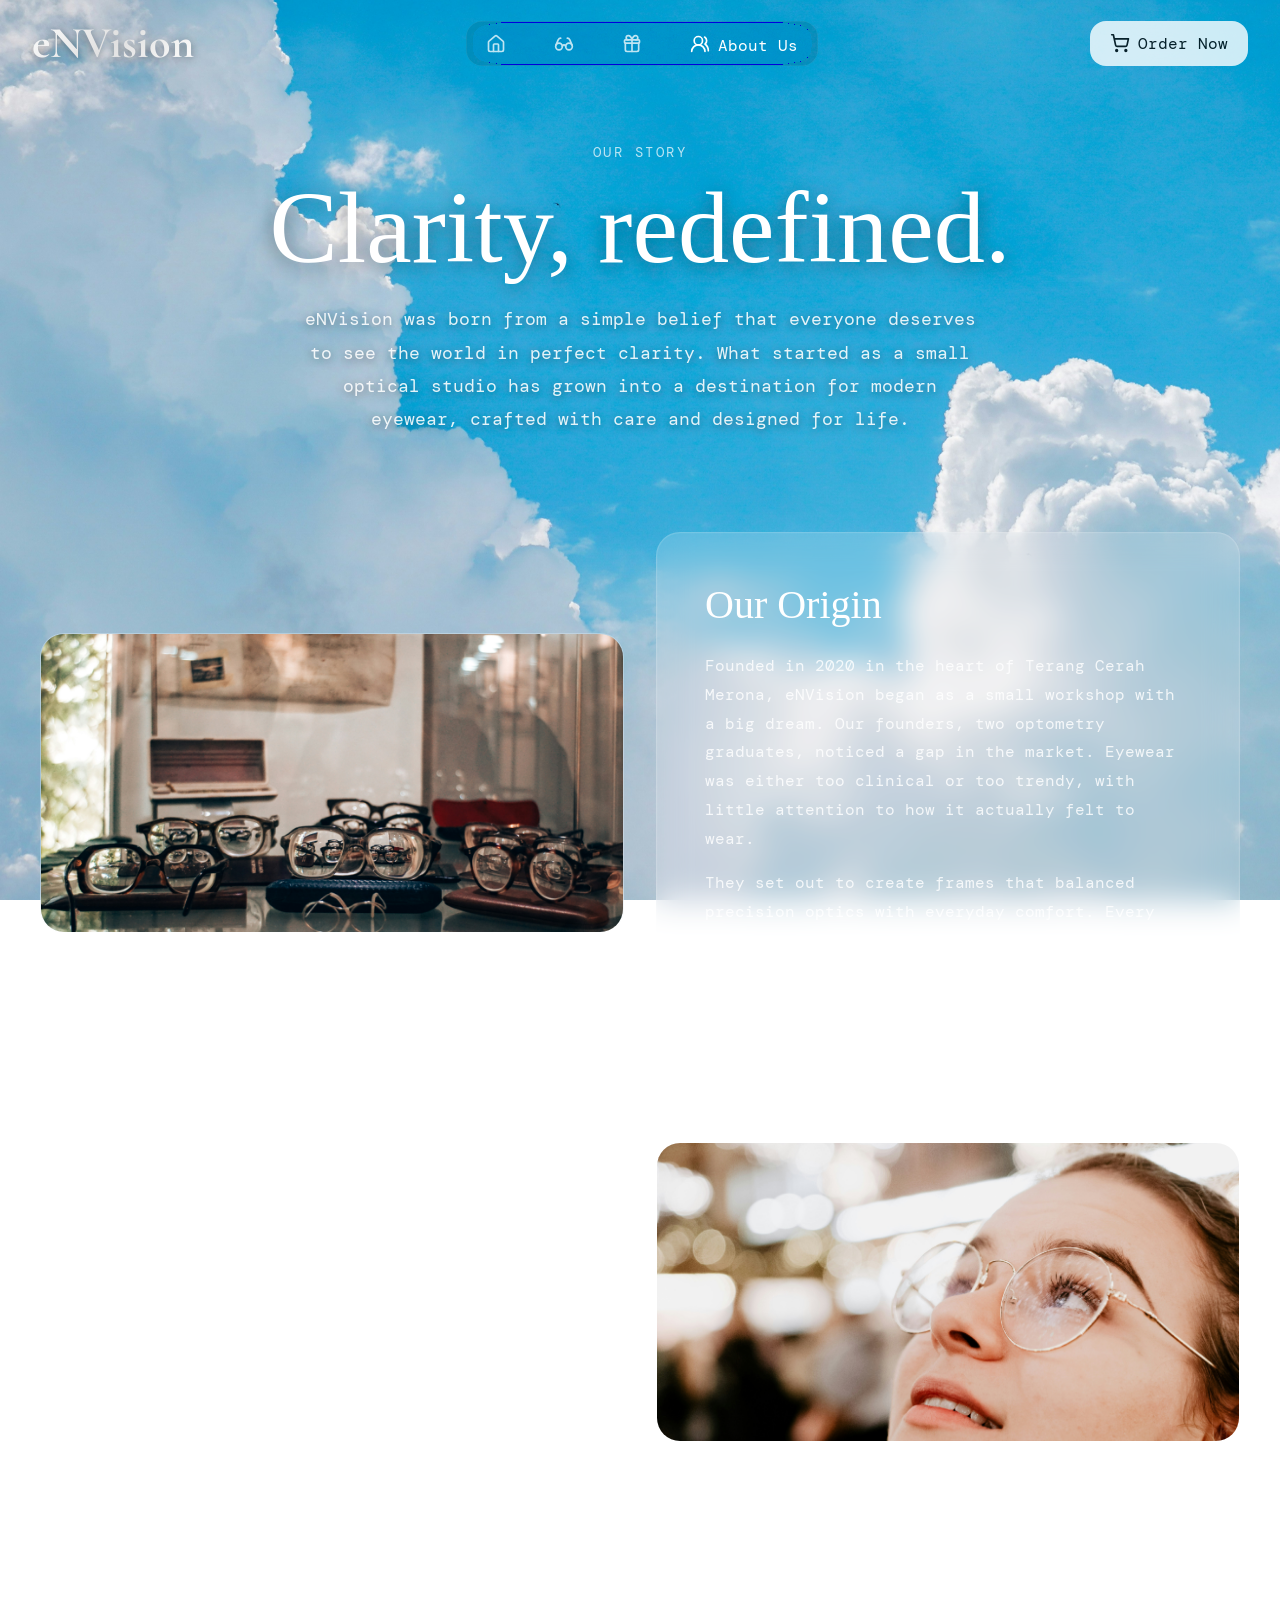
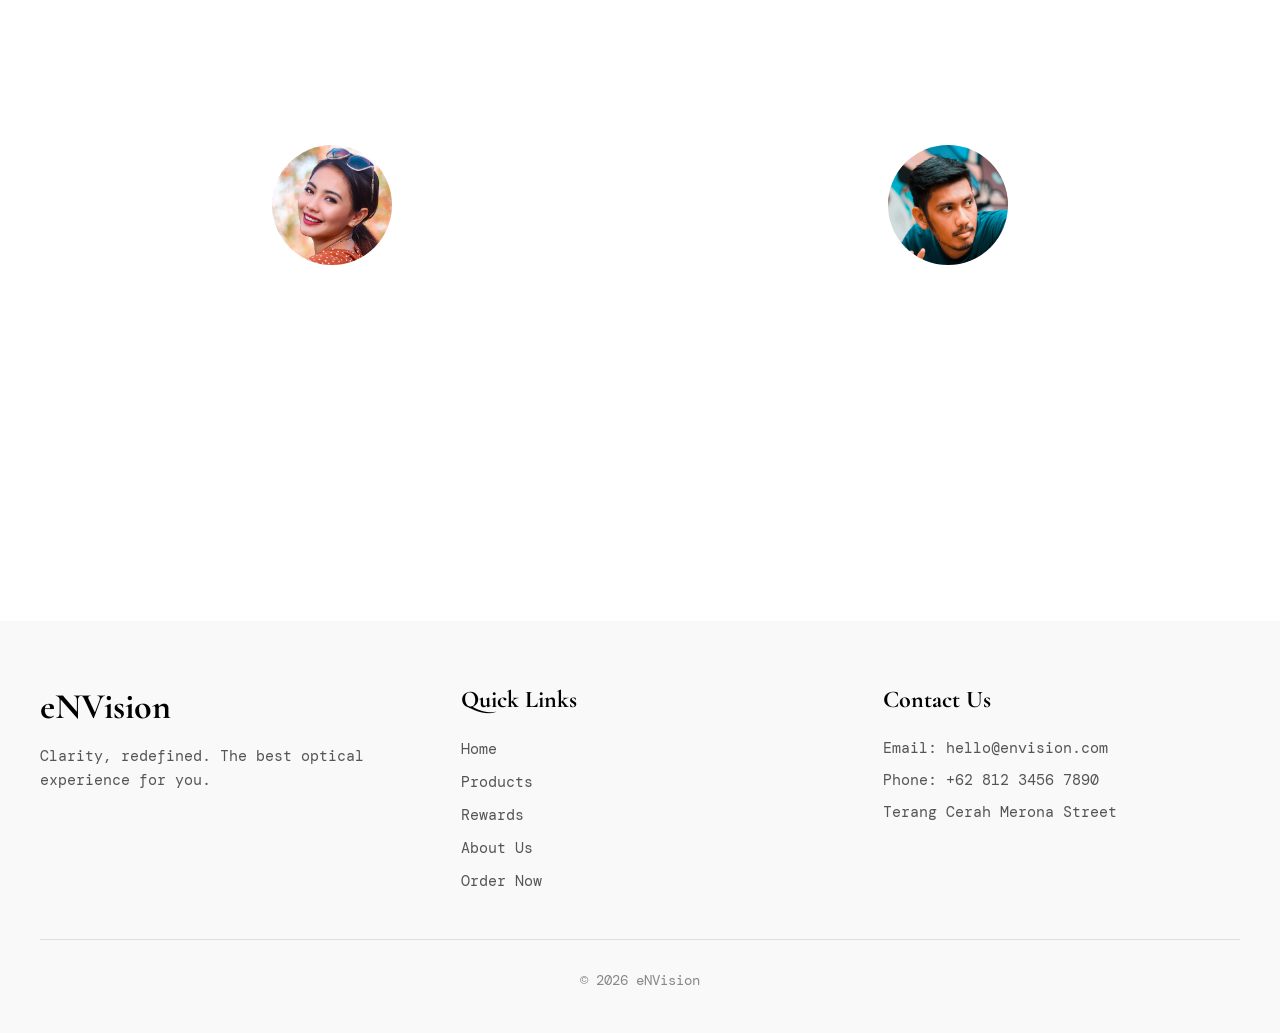
==== commit 2f7c24f1: "kelar everything is a mess and im too lazy to commit them one by one" ====
--- a/pages/about-us.html
+++ b/pages/about-us.html
@@ -10,7 +10,6 @@
             rel="stylesheet"
         />
         <link rel="stylesheet" href="../css/style.css" />
-        <script src="../js/main.js" defer></script>
         <script src="../js/liquidGlass.js" defer></script>
         <title>eNVision - About Us</title>
     </head>
@@ -19,7 +18,7 @@
             <div class="brand-logo-container">
                 <span class="brand-logo">eNVision</span>
             </div>
-            <nav class="nav-container liquid-glass">
+            <nav class="nav-container desktop liquid-glass blur">
                 <div class="nav-content">
                     <ul class="nav-links">
                         <li>
@@ -56,7 +55,11 @@
                             </a>
                         </li>
                         <li>
-                            <a class="nav-item" href="about-us.html" aria-current="page">
+                            <a
+                                class="nav-item"
+                                href="about-us.html"
+                                aria-current="page"
+                            >
                                 <img
                                     src="../assets/icons/users-round.svg"
                                     alt="about logo"
@@ -69,7 +72,61 @@
                     </ul>
                 </div>
             </nav>
-            <div class="cta-container">
+            <nav class="nav-container mobile liquid-glass blur">
+                <div class="nav-content">
+                    <ul class="nav-links">
+                        <li>
+                            <a class="nav-item" href="../index.html">
+                                <img
+                                    src="../assets/icons/house.svg"
+                                    alt="home logo"
+                                    width="20"
+                                    height="20"
+                                />
+                                <span class="nav-label">Home</span>
+                            </a>
+                        </li>
+                        <li>
+                            <a class="nav-item" href="products.html">
+                                <img
+                                    src="../assets/icons/glasses.svg"
+                                    alt="product logo"
+                                    width="20"
+                                    height="20"
+                                />
+                                <span class="nav-label">Products</span>
+                            </a>
+                        </li>
+                        <li>
+                            <a class="nav-item" href="rewards.html">
+                                <img
+                                    src="../assets/icons/gift.svg"
+                                    alt="reward logo"
+                                    width="20"
+                                    height="20"
+                                />
+                                <span class="nav-label">Rewards</span>
+                            </a>
+                        </li>
+                        <li>
+                            <a
+                                class="nav-item"
+                                href="about-us.html"
+                                aria-current="page"
+                            >
+                                <img
+                                    src="../assets/icons/users-round.svg"
+                                    alt="about logo"
+                                    width="20"
+                                    height="20"
+                                />
+                                <span class="nav-label">About Us</span>
+                            </a>
+                        </li>
+                    </ul>
+                </div>
+            </nav>
+            <div class="cta-container blur">
                 <a class="cta" href="order.html">
                     <img
                         src="../assets/icons/shopping-cart.svg"
@@ -82,8 +139,127 @@
             </div>
         </header>
 
-        <main class="site-content">
+        <main class="site-content about-main">
             <div class="bg-image"></div>
+
+            <section class="about-hero">
+                <div class="about-eyebrow">Our Story</div>
+                <h1>Clarity, redefined.</h1>
+                <p>
+                    eNVision was born from a simple belief that everyone
+                    deserves to see the world in perfect clarity. What started
+                    as a small optical studio has grown into a destination for
+                    modern eyewear, crafted with care and designed for life.
+                </p>
+            </section>
+
+            <section class="about-section">
+                <div class="about-container">
+                    <div class="about-grid">
+                        <div class="about-image-card blur">
+                            <img
+                                src="../assets/images/origin.jpg"
+                                alt="eNVision studio"
+                            />
+                        </div>
+                        <div class="about-text-card blur">
+                            <h2>Our Origin</h2>
+                            <p>
+                                Founded in 2020 in the heart of Terang Cerah
+                                Merona, eNVision began as a small workshop with
+                                a big dream. Our founders, two optometry
+                                graduates, noticed a gap in the market. Eyewear
+                                was either too clinical or too trendy, with
+                                little attention to how it actually felt to
+                                wear.
+                            </p>
+                            <p>
+                                They set out to create frames that balanced
+                                precision optics with everyday comfort. Every
+                                frame is tested for fit, weight, and durability
+                                before it reaches your hands.
+                            </p>
+                        </div>
+                    </div>
+                </div>
+            </section>
+
+            <section class="about-section">
+                <div class="about-container">
+                    <div class="about-grid about-grid-reverse">
+                        <div class="about-image-card blur">
+                            <img
+                                src="../assets/images/philosophy.jpg"
+                                alt="Craftsmanship"
+                            />
+                        </div>
+                        <div class="about-text-card blur">
+                            <h2>Our Philosophy</h2>
+                            <p>
+                                We believe eyewear is more than a prescription,
+                                it is an extension of how you express yourself
+                                and how you experience the world.
+                            </p>
+                            <p>
+                                Every frame we design follows three principles:
+                                <strong>comfort</strong> that lasts all day,
+                                <strong>clarity</strong> that meets medical
+                                standards, and <strong>style</strong> that feels
+                                naturally yours.
+                            </p>
+                        </div>
+                    </div>
+                </div>
+            </section>
+
+            <section class="about-section about-founders">
+                <div class="about-container">
+                    <div class="about-header">
+                        <h2>Meet the Founders</h2>
+                        <p>The people behind eNVision.</p>
+                    </div>
+
+                    <div class="founders-grid">
+                        <article class="founder-card blur">
+                            <div class="founder-avatar">
+                                <img
+                                    src="../assets/images/woman.jpg"
+                                    alt="Raden Ayu"
+                                />
+                            </div>
+                            <h3>Raden Ayu</h3>
+                            <span class="founder-role"
+                                >Co-Founder & Optometrist</span
+                            >
+                            <p>
+                                With over a decade of clinical experience, Raden
+                                ensures every frame meets precise optical
+                                standards. She leads product development and
+                                quality assurance.
+                            </p>
+                        </article>
+
+                        <article class="founder-card blur">
+                            <div class="founder-avatar">
+                                <img
+                                    src="../assets/images/man.jpg"
+                                    alt="Dimas Pradipta"
+                                />
+                            </div>
+                            <h3>Dimas Pradipta</h3>
+                            <span class="founder-role"
+                                >Co-Founder & Designer</span
+                            >
+                            <p>
+                                A designer by trade and a craftsman at heart,
+                                Dimas shapes every collection with a focus on
+                                timeless form, lightweight materials, and
+                                everyday wearability.
+                            </p>
+                        </article>
+                    </div>
+                </div>
+            </section>
         </main>
 
         <footer class="site-footer">
@@ -116,4 +292,4 @@
             </div>
         </footer>
     </body>
-</html>+</html>
--- a/css/style.css
+++ b/css/style.css
@@ -12,7 +12,7 @@
 }
 
 .bg-image {
-    position: absolute;
+    position: fixed;
     top: 0;
     left: 0;
     background-image: url("../assets/images/bg-image.jpg");
@@ -24,6 +24,25 @@
     z-index: -999;
 }
 
+/* Blur & Liquid glass */
+.blur {
+    position: relative;
+
+    /* firefox y u no support svg backdrop */
+    backdrop-filter: blur(16px);
+    -webkit-backdrop-filter: blur(16px);
+}
+
+.liquid-glass {
+    position: relative;
+
+    overflow: hidden;
+    transform: translate3d(0, 0, 0);
+    will-change: transform, backdrop-filter;
+    backface-visibility: hidden;
+}
+
+/* Header */
 .brand-logo-container {
     display: flex;
     align-items: center;
@@ -113,6 +132,10 @@
     color: black;
 }
 
+.cta-container {
+    border-radius: 1rem;
+}
+
 .cta {
     background-color: white;
     opacity: 0.8;
@@ -147,30 +170,136 @@
     border-radius: 1rem;
 }
 
+.mobile {
+    position: fixed;
+    bottom: 1rem;
+    left: 50%;
+    transform: translateX(-50%);
+
+    visibility: hidden;
+}
+
 .nav-content {
     position: relative;
     z-index: 3;
 }
 
-.blur {
-    position: relative;
-
-    /* firefox y u no support svg backdrop laa */
-    backdrop-filter: blur(16px);
-    -webkit-backdrop-filter: blur(16px);
-
-    overflow: hidden;
-}
-
-.liquid-glass {
-    position: relative;
-
-    overflow: hidden;
-    transform: translate3d(0, 0, 0);
-    will-change: transform, backdrop-filter;
-    backface-visibility: hidden;
-}
-
+@media (max-width: 768px) {
+    .desktop {
+        visibility: hidden;
+    }
+
+    .cta img {
+        display: none;
+    }
+
+    .cta {
+        padding: 0.75rem;
+        border-radius: 0.75rem;
+    }
+
+    .cta-label {
+        font-size: 0.75rem;
+    }
+
+    .mobile {
+        visibility: visible;
+        border-radius: 1rem;
+    }
+
+    .mobile .nav-item {
+        padding: 1rem 1.25rem;
+    }
+
+    .mobile .nav-links img {
+        width: 26px;
+        height: 26px;
+    }
+}
+
+/* Footer */
+.site-footer {
+    background-color: #f9f9f9;
+    color: #1a1a1a;
+    padding: 4rem 2rem 2rem;
+    font-family: "DM Mono", monospace;
+}
+
+.footer-content {
+    max-width: 1200px;
+    margin: 0 auto;
+    display: grid;
+    grid-template-columns: 1fr 1fr 1fr;
+    gap: 4rem;
+    border-bottom: 1px solid rgba(0, 0, 0, 0.1);
+    padding-bottom: 3rem;
+    margin-bottom: 2rem;
+}
+
+.footer-logo {
+    font-family: "Cormorant Garamond", serif;
+    font-size: 2.25rem;
+    font-weight: 700;
+    color: #000;
+    margin-bottom: 1rem;
+    display: inline-block;
+}
+
+.footer-brand p {
+    color: #555;
+    line-height: 1.6;
+    margin: 0;
+    font-size: 0.95rem;
+}
+
+.footer-links h4,
+.footer-contact h4 {
+    font-family: "Cormorant Garamond", serif;
+    font-size: 1.5rem;
+    margin: 0 0 1.5rem 0;
+    color: #000;
+}
+
+.footer-links ul {
+    list-style: none;
+    padding: 0;
+    margin: 0;
+    display: flex;
+    flex-direction: column;
+    gap: 0.75rem;
+}
+
+.footer-links a {
+    color: #555;
+    text-decoration: none;
+    transition: color 0.2s ease;
+    font-size: 0.95rem;
+}
+
+.footer-links a:hover {
+    color: #000;
+}
+
+.footer-contact p {
+    color: #555;
+    margin: 0 0 0.75rem 0;
+    font-size: 0.95rem;
+}
+
+.footer-bottom {
+    text-align: center;
+    color: #888;
+    font-size: 0.85rem;
+}
+
+@media (max-width: 768px) {
+    .footer-content {
+        grid-template-columns: 1fr;
+        gap: 2.5rem;
+    }
+}
+
+/* Home Page */
 .hero-section {
     position: relative;
     width: 100%;
@@ -360,7 +489,7 @@
     color: black;
 }
 
-@media (max-width: 900px) {
+@media (max-width: 768px) {
     .hero-title {
         font-size: 4rem;
     }
@@ -376,87 +505,6 @@
 
     .featured-product-info {
         padding: 2.5rem;
-    }
-}
-
-.site-footer {
-    background-color: #f9f9f9;
-    color: #1a1a1a;
-    padding: 4rem 2rem 2rem;
-    font-family: "DM Mono", monospace;
-}
-
-.footer-content {
-    max-width: 1200px;
-    margin: 0 auto;
-    display: grid;
-    grid-template-columns: 1fr 1fr 1fr;
-    gap: 4rem;
-    border-bottom: 1px solid rgba(0, 0, 0, 0.1);
-    padding-bottom: 3rem;
-    margin-bottom: 2rem;
-}
-
-.footer-logo {
-    font-family: "Cormorant Garamond", serif;
-    font-size: 2.25rem;
-    font-weight: 700;
-    color: #000;
-    margin-bottom: 1rem;
-    display: inline-block;
-}
-
-.footer-brand p {
-    color: #555;
-    line-height: 1.6;
-    margin: 0;
-    font-size: 0.95rem;
-}
-
-.footer-links h4,
-.footer-contact h4 {
-    font-family: "Cormorant Garamond", serif;
-    font-size: 1.5rem;
-    margin: 0 0 1.5rem 0;
-    color: #000;
-}
-
-.footer-links ul {
-    list-style: none;
-    padding: 0;
-    margin: 0;
-    display: flex;
-    flex-direction: column;
-    gap: 0.75rem;
-}
-
-.footer-links a {
-    color: #555;
-    text-decoration: none;
-    transition: color 0.2s ease;
-    font-size: 0.95rem;
-}
-
-.footer-links a:hover {
-    color: #000;
-}
-
-.footer-contact p {
-    color: #555;
-    margin: 0 0 0.75rem 0;
-    font-size: 0.95rem;
-}
-
-.footer-bottom {
-    text-align: center;
-    color: #888;
-    font-size: 0.85rem;
-}
-
-@media (max-width: 768px) {
-    .footer-content {
-        grid-template-columns: 1fr;
-        gap: 2.5rem;
     }
 }
 
@@ -465,6 +513,10 @@
     position: relative;
     padding: 8rem 0;
     min-height: 100vh;
+}
+
+.products-main .bg-image {
+    background-position-y: bottom 0;
 }
 
 .products-container {
@@ -693,6 +745,16 @@
     margin-bottom: 2rem;
 }
 
+.modal-actions {
+    display: flex;
+    gap: 1rem;
+}
+
+.modal-actions .shop-btn {
+    cursor: pointer;
+    text-align: center;
+}
+
 @media (max-width: 768px) {
     .product-modal {
         grid-template-columns: 1fr;
@@ -708,3 +770,843 @@
         font-size: 2rem;
     }
 }
+
+/* Rewards Page */
+.rewards-main {
+    position: relative;
+    min-height: 100vh;
+    padding: 9rem 0 6rem;
+    color: white;
+}
+
+.rewards-main .bg-image {
+    position: fixed;
+}
+
+.rewards-hero {
+    max-width: 820px;
+    margin: 0 auto 6rem;
+    padding: 0 2rem;
+    text-align: center;
+    position: relative;
+    z-index: 2;
+    animation: fadeIn 1s ease-out forwards;
+}
+
+.rewards-eyebrow,
+.tier-label {
+    color: rgba(255, 255, 255, 0.72);
+    letter-spacing: 0.18em;
+    text-transform: uppercase;
+    font-size: 0.85rem;
+    margin: 0 0 1rem;
+}
+
+.rewards-hero h1 {
+    font-family: "Playfair Display", serif;
+    font-size: clamp(3.5rem, 8vw, 6.5rem);
+    line-height: 1;
+    font-weight: 300;
+    margin: 0 0 1.5rem;
+    text-shadow: 0 4px 20px rgba(0, 0, 0, 0.4);
+}
+
+.rewards-hero p {
+    color: rgba(255, 255, 255, 0.88);
+    font-size: 1.15rem;
+    line-height: 1.8;
+    max-width: 680px;
+    margin: 0 auto 2.5rem;
+    text-shadow: 0 2px 10px rgba(0, 0, 0, 0.45);
+}
+
+.rewards-section,
+.rewards-tier-section {
+    position: relative;
+    z-index: 2;
+}
+
+.rewards-container {
+    max-width: 1200px;
+    margin: 0 auto;
+    padding: 0 2rem;
+}
+
+.rewards-header {
+    text-align: center;
+    margin-bottom: 3rem;
+}
+
+.rewards-header h2 {
+    font-family: "Cormorant Garamond", serif;
+    font-size: 3rem;
+    margin: 0 0 1rem;
+}
+
+.rewards-header p {
+    color: rgba(255, 255, 255, 0.78);
+    font-size: 1.1rem;
+    margin: 0;
+}
+
+.rewards-grid {
+    display: grid;
+    grid-template-columns: repeat(3, 1fr);
+    gap: 1.5rem;
+}
+
+.reward-card,
+.tier-card {
+    background: rgba(255, 255, 255, 0.16);
+    border: 1px solid rgba(255, 255, 255, 0.14);
+    box-shadow: rgba(255, 255, 255, 0.06) 0 0 0 0.5px inset;
+}
+
+.reward-card {
+    border-radius: 1.5rem;
+    padding: 2rem;
+    min-height: 230px;
+    display: flex;
+    flex-direction: column;
+    justify-content: flex-end;
+    transition:
+        transform 0.3s ease,
+        border 0.3s ease;
+}
+
+.reward-card:hover {
+    transform: translateY(-5px);
+    border-color: rgba(255, 255, 255, 0.28);
+}
+
+.reward-value {
+    font-family: "Playfair Display", serif;
+    font-size: 3rem;
+    line-height: 1;
+    margin-bottom: 1.5rem;
+}
+
+.reward-card h3 {
+    font-family: "Cormorant Garamond", serif;
+    font-size: 2rem;
+    margin: 0 0 0.75rem;
+}
+
+.reward-card p {
+    color: rgba(255, 255, 255, 0.76);
+    line-height: 1.7;
+    margin: 0;
+}
+
+.rewards-tier-section {
+    margin-top: 1.5rem;
+}
+
+.tier-card {
+    border-radius: 1.5rem;
+    padding: 3rem;
+}
+
+.tier-card h2 {
+    font-family: "Playfair Display", serif;
+    font-size: 3rem;
+    font-weight: 300;
+    line-height: 1.15;
+    margin: 0 0 1rem;
+}
+
+.tier-card p {
+    color: rgba(255, 255, 255, 0.78);
+    line-height: 1.7;
+    margin: 0;
+}
+
+.tier-list {
+    display: flex;
+    flex-direction: column;
+    gap: 1rem;
+}
+
+.tier-item {
+    display: flex;
+    justify-content: space-between;
+    gap: 1rem;
+    padding: 1rem 0;
+    border-bottom: 1px solid rgba(255, 255, 255, 0.16);
+}
+
+.tier-item:last-child {
+    border-bottom: 0;
+}
+
+.tier-item span {
+    color: white;
+    font-weight: 500;
+    white-space: nowrap;
+}
+
+.tier-item p {
+    text-align: right;
+}
+
+@media (max-width: 768px) {
+    .rewards-grid,
+    .tier-card {
+        grid-template-columns: 1fr;
+    }
+
+    .rewards-main {
+        padding-top: 8rem;
+    }
+
+    .rewards-hero {
+        margin-bottom: 4rem;
+    }
+
+    .reward-card,
+    .tier-card {
+        padding: 1.5rem;
+    }
+
+    .tier-card h2 {
+        font-size: 2.25rem;
+    }
+
+    .tier-item {
+        align-items: flex-start;
+        flex-direction: column;
+    }
+
+    .tier-item p {
+        text-align: left;
+    }
+}
+
+/* Order Page */
+.order-form {
+    position: relative;
+    min-height: 100vh;
+    padding: 8rem 2rem 6rem;
+}
+
+.order-container {
+    max-width: 800px;
+    margin: 0 auto;
+    background: white;
+    padding: 2rem;
+    border-radius: 2rem;
+    box-shadow: 0 4px 20px rgba(0, 0, 0, 0.08);
+}
+
+.order-header h2 {
+    font-family: "Cormorant Garamond", serif;
+    font-size: 3rem;
+    margin: 0 0 3rem;
+    color: black;
+}
+
+.cart-item {
+    display: grid;
+    grid-template-columns: 80px 1fr auto auto auto;
+    gap: 1.5rem;
+    align-items: center;
+    background: #fafafa;
+    border: 1px solid #eee;
+    border-radius: 1rem;
+    padding: 1.25rem;
+    margin-bottom: 1rem;
+}
+
+.cart-item-img {
+    width: 80px;
+    height: 80px;
+    object-fit: cover;
+    border-radius: 0.75rem;
+}
+
+.cart-item-title {
+    font-family: "Playfair Display", serif;
+    font-size: 1.25rem;
+    margin: 0 0 0.25rem;
+    color: black;
+}
+
+.cart-item-price {
+    color: #888;
+    font-size: 0.9rem;
+}
+
+.cart-item-qty {
+    display: flex;
+    align-items: center;
+    gap: 0.75rem;
+}
+
+.qty-btn {
+    width: 32px;
+    height: 32px;
+    border-radius: 50%;
+    border: 1px solid #ccc;
+    background: transparent;
+    color: black;
+    cursor: pointer;
+    font-size: 1.1rem;
+    display: flex;
+    align-items: center;
+    justify-content: center;
+    transition: background 0.2s;
+}
+
+.qty-btn:hover {
+    background: #f0f0f0;
+}
+
+.qty-value {
+    min-width: 1.5rem;
+    text-align: center;
+    font-weight: 600;
+    color: black;
+}
+
+.cart-item-subtotal {
+    font-weight: 600;
+    font-size: 1.1rem;
+    white-space: nowrap;
+    color: black;
+}
+
+.cart-item-remove {
+    background: none;
+    border: none;
+    color: #aaa;
+    font-size: 1.5rem;
+    cursor: pointer;
+    transition: color 0.2s;
+    padding: 0.25rem;
+}
+
+.cart-item-remove:hover {
+    color: #ff6b6b;
+}
+
+.cart-summary {
+    background: #fafafa;
+    border: 1px solid #eee;
+    border-radius: 1rem;
+    padding: 1.5rem;
+    margin-top: 2rem;
+}
+
+.cart-total {
+    display: flex;
+    justify-content: space-between;
+    font-size: 1.5rem;
+    font-weight: 700;
+    margin-bottom: 1.5rem;
+    padding-bottom: 1.5rem;
+    border-bottom: 1px solid #eee;
+    color: black;
+}
+
+.cart-actions {
+    display: flex;
+    gap: 1rem;
+    justify-content: flex-end;
+}
+
+.cart-actions .shop-btn {
+    cursor: pointer;
+    text-align: center;
+    color: black;
+    border-color: black;
+}
+
+#checkoutBtn {
+    background: black;
+    color: white;
+    border: none;
+}
+
+#checkoutBtn:hover {
+    background: #333;
+}
+
+.cart-empty {
+    text-align: center;
+    padding: 4rem 2rem;
+    background: #fafafa;
+    border: 1px solid #eee;
+    border-radius: 1.5rem;
+}
+
+.cart-empty p {
+    font-size: 1.25rem;
+    margin: 0 0 2rem;
+    color: #888;
+}
+
+.cart-empty .shop-btn {
+    color: black;
+    border-color: black;
+}
+
+/* Form */
+.cart-form {
+    margin-top: 2rem;
+    padding: 1.5rem;
+    background: #fafafa;
+    border: 1px solid #eee;
+    border-radius: 1rem;
+}
+
+.cart-form h3 {
+    font-family: "Cormorant Garamond", serif;
+    font-size: 1.75rem;
+    margin: 0 0 1.5rem;
+    color: black;
+}
+
+.form-field label,
+.form-field legend {
+    display: block;
+    font-weight: 600;
+    font-size: 0.9rem;
+    margin-bottom: 0.4rem;
+    color: black;
+}
+
+.form-field input[type="text"],
+.form-field input[type="email"],
+.form-field input[type="tel"],
+.form-field textarea {
+    width: 100%;
+    padding: 0.75rem 1rem;
+    border: 1px solid #ddd;
+    border-radius: 0.75rem;
+    font-family: "DM Mono", monospace;
+    font-size: 0.95rem;
+    background: white;
+    color: black;
+    box-sizing: border-box;
+    transition: border-color 0.2s;
+}
+
+.form-field input:focus,
+.form-field textarea:focus {
+    outline: none;
+    border-color: black;
+}
+
+.form-field input::placeholder,
+.form-field textarea::placeholder {
+    color: rgba(0, 0, 0, 0.4);
+}
+
+.form-field input.invalid,
+.form-field textarea.invalid {
+    border-color: #e74c3c;
+}
+
+.form-field textarea {
+    resize: vertical;
+}
+
+fieldset.form-field {
+    border: none;
+    padding: 0;
+    margin-bottom: 0;
+}
+
+.radio-label {
+    display: flex;
+    align-items: center;
+    gap: 0.5rem;
+    margin-bottom: 0.5rem;
+    font-size: 0.95rem;
+    color: black;
+    cursor: pointer;
+}
+
+.radio-label input[type="radio"] {
+    accent-color: black;
+}
+
+.form-error {
+    display: block;
+    font-size: 0.8rem;
+    color: #e74c3c;
+    margin-top: 0.3rem;
+    min-height: 1rem;
+    visibility: hidden;
+}
+
+.form-error.visible {
+    visibility: visible;
+}
+
+@media (max-width: 768px) {
+    .cart-item {
+        grid-template-columns: 60px 1fr;
+        gap: 1rem;
+    }
+    .cart-item-img {
+        width: 60px;
+        height: 60px;
+    }
+    .cart-item-qty {
+        grid-column: 1 / -1;
+        justify-content: center;
+    }
+    .cart-item-subtotal {
+        grid-column: 1 / -1;
+        text-align: center;
+    }
+    .cart-item-remove {
+        position: absolute;
+        top: 0.5rem;
+        right: 0.5rem;
+    }
+    .cart-item {
+        position: relative;
+    }
+    .cart-actions {
+        flex-direction: column;
+    }
+}
+
+/* Checkout Confirmation Modal */
+.checkout-modal {
+    position: fixed;
+    top: 0;
+    left: 0;
+    width: 100vw;
+    height: 100vh;
+    background: rgba(0, 0, 0, 0.4);
+    backdrop-filter: blur(8px);
+    -webkit-backdrop-filter: blur(8px);
+    z-index: 3000;
+    display: flex;
+    justify-content: center;
+    align-items: center;
+    opacity: 0;
+    visibility: hidden;
+    transition:
+        opacity 0.3s ease,
+        visibility 0.3s ease;
+}
+
+.checkout-modal.is-open {
+    opacity: 1;
+    visibility: visible;
+}
+
+.checkout-modal-content {
+    background: white;
+    border-radius: 2rem;
+    padding: 3rem;
+    max-width: 420px;
+    width: 90%;
+    text-align: center;
+    box-shadow: 0 25px 50px rgba(0, 0, 0, 0.2);
+    transform: translateY(20px);
+    transition: transform 0.3s ease;
+}
+
+.checkout-modal.is-open .checkout-modal-content {
+    transform: translateY(0);
+}
+
+.checkout-modal-icon {
+    width: 64px;
+    height: 64px;
+    border-radius: 50%;
+    background: #2ecc71;
+    color: white;
+    font-size: 1.75rem;
+    display: flex;
+    align-items: center;
+    justify-content: center;
+    margin: 0 auto 1.5rem;
+}
+
+.checkout-modal-content h2 {
+    font-family: "Playfair Display", serif;
+    font-size: 1.75rem;
+    margin: 0 0 0.5rem;
+    color: black;
+}
+
+.checkout-modal-content > p {
+    color: #888;
+    margin: 0 0 2rem;
+    font-size: 0.95rem;
+}
+
+.checkout-modal-points {
+    display: flex;
+    flex-direction: column;
+    align-items: center;
+    gap: 0.25rem;
+    margin-bottom: 2rem;
+    padding: 1.5rem;
+    background: #fafafa;
+    border: 1px solid #eee;
+    border-radius: 1rem;
+}
+
+.points-label {
+    font-size: 0.85rem;
+    color: #888;
+    text-transform: uppercase;
+    letter-spacing: 0.05em;
+}
+
+.points-value {
+    font-family: "Playfair Display", serif;
+    font-size: 2.5rem;
+    font-weight: 700;
+    color: black;
+}
+
+.checkout-modal-content .shop-btn {
+    color: black;
+    border-color: black;
+    cursor: pointer;
+}
+
+/* About Page */
+.about-main {
+    position: relative;
+    min-height: 100vh;
+    padding: 9rem 0 6rem;
+    color: white;
+}
+
+.about-main .bg-image {
+    position: fixed;
+}
+
+.about-hero {
+    max-width: 820px;
+    margin: 0 auto 6rem;
+    padding: 0 2rem;
+    text-align: center;
+    position: relative;
+    z-index: 2;
+    animation: fadeIn 1s ease-out forwards;
+}
+
+.about-eyebrow {
+    color: rgba(255, 255, 255, 0.72);
+    letter-spacing: 0.18em;
+    text-transform: uppercase;
+    font-size: 0.85rem;
+    margin: 0 0 1rem;
+}
+
+.about-hero h1 {
+    font-family: "Playfair Display", serif;
+    font-size: clamp(3.5rem, 8vw, 6.5rem);
+    line-height: 1;
+    font-weight: 300;
+    margin: 0 0 1.5rem;
+    text-shadow: 0 4px 20px rgba(0, 0, 0, 0.4);
+}
+
+.about-hero p {
+    color: rgba(255, 255, 255, 0.88);
+    font-size: 1.15rem;
+    line-height: 1.8;
+    max-width: 680px;
+    margin: 0 auto 2.5rem;
+    text-shadow: 0 2px 10px rgba(0, 0, 0, 0.45);
+}
+
+.about-section {
+    position: relative;
+    z-index: 2;
+    margin-bottom: 4rem;
+}
+
+.about-container {
+    max-width: 1200px;
+    margin: 0 auto;
+    padding: 0 2rem;
+}
+
+.about-header {
+    text-align: center;
+    margin-bottom: 3rem;
+}
+
+.about-header h2 {
+    font-family: "Cormorant Garamond", serif;
+    font-size: 3rem;
+    margin: 0 0 1rem;
+}
+
+.about-header p {
+    color: rgba(255, 255, 255, 0.78);
+    font-size: 1.1rem;
+    margin: 0;
+}
+
+.about-grid {
+    display: grid;
+    grid-template-columns: 1fr 1fr;
+    gap: 2rem;
+    align-items: center;
+}
+
+.about-grid-reverse .about-image-card {
+    order: 2;
+}
+
+.about-grid-reverse .about-text-card {
+    order: 1;
+}
+
+.about-image-card,
+.about-text-card {
+    background: rgba(255, 255, 255, 0.16);
+    border: 1px solid rgba(255, 255, 255, 0.14);
+    box-shadow: rgba(255, 255, 255, 0.06) 0 0 0 0.5px inset;
+    border-radius: 1.5rem;
+    overflow: hidden;
+}
+
+.about-image-card {
+    max-height: 298px;
+}
+
+.about-image-card img {
+    width: 100%;
+    height: 100%;
+    object-fit: fill;
+    display: block;
+}
+
+.about-text-card {
+    padding: 3rem;
+}
+
+.about-text-card h2 {
+    font-family: "Playfair Display", serif;
+    font-size: 2.5rem;
+    font-weight: 300;
+    margin: 0 0 1.5rem;
+}
+
+.about-text-card p {
+    color: rgba(255, 255, 255, 0.82);
+    line-height: 1.8;
+    margin: 0 0 1rem;
+}
+
+.about-text-card p:last-child {
+    margin-bottom: 0;
+}
+
+.about-text-card strong {
+    color: white;
+}
+
+.about-founders {
+    margin-bottom: 0;
+}
+
+.founders-grid {
+    display: grid;
+    grid-template-columns: 1fr 1fr;
+    gap: 2rem;
+}
+
+.founder-card {
+    background: rgba(255, 255, 255, 0.16);
+    border: 1px solid rgba(255, 255, 255, 0.14);
+    box-shadow: rgba(255, 255, 255, 0.06) 0 0 0 0.5px inset;
+    border-radius: 1.5rem;
+    padding: 3rem;
+    text-align: center;
+    transition:
+        transform 0.3s ease,
+        border 0.3s ease;
+}
+
+.founder-card:hover {
+    transform: translateY(-5px);
+    border-color: rgba(255, 255, 255, 0.28);
+}
+
+.founder-avatar {
+    width: 120px;
+    height: 120px;
+    border-radius: 50%;
+    overflow: hidden;
+    margin: 0 auto 1.5rem;
+    border: 2px solid rgba(255, 255, 255, 0.2);
+}
+
+.founder-avatar img {
+    width: 100%;
+    height: 100%;
+    object-fit: cover;
+    display: block;
+}
+
+.founder-card h3 {
+    font-family: "Cormorant Garamond", serif;
+    font-size: 2rem;
+    margin: 0 0 0.25rem;
+}
+
+.founder-role {
+    display: block;
+    color: rgba(255, 255, 255, 0.6);
+    font-size: 0.85rem;
+    text-transform: uppercase;
+    letter-spacing: 0.08em;
+    margin-bottom: 1rem;
+}
+
+.founder-card p {
+    color: rgba(255, 255, 255, 0.76);
+    line-height: 1.7;
+    margin: 0;
+}
+
+@media (max-width: 768px) {
+    .about-grid,
+    .founders-grid {
+        grid-template-columns: 1fr;
+    }
+
+    .about-grid-reverse .about-image-card {
+        order: 1;
+    }
+
+    .about-grid-reverse .about-text-card {
+        order: 2;
+    }
+
+    .about-text-card {
+        padding: 2rem;
+    }
+
+    .about-text-card h2 {
+        font-size: 2rem;
+    }
+
+    .about-image-card {
+        min-height: 220px;
+    }
+
+    .founder-card {
+        padding: 2rem;
+    }
+
+    .founder-avatar {
+        width: 100px;
+        height: 100px;
+    }
+}
